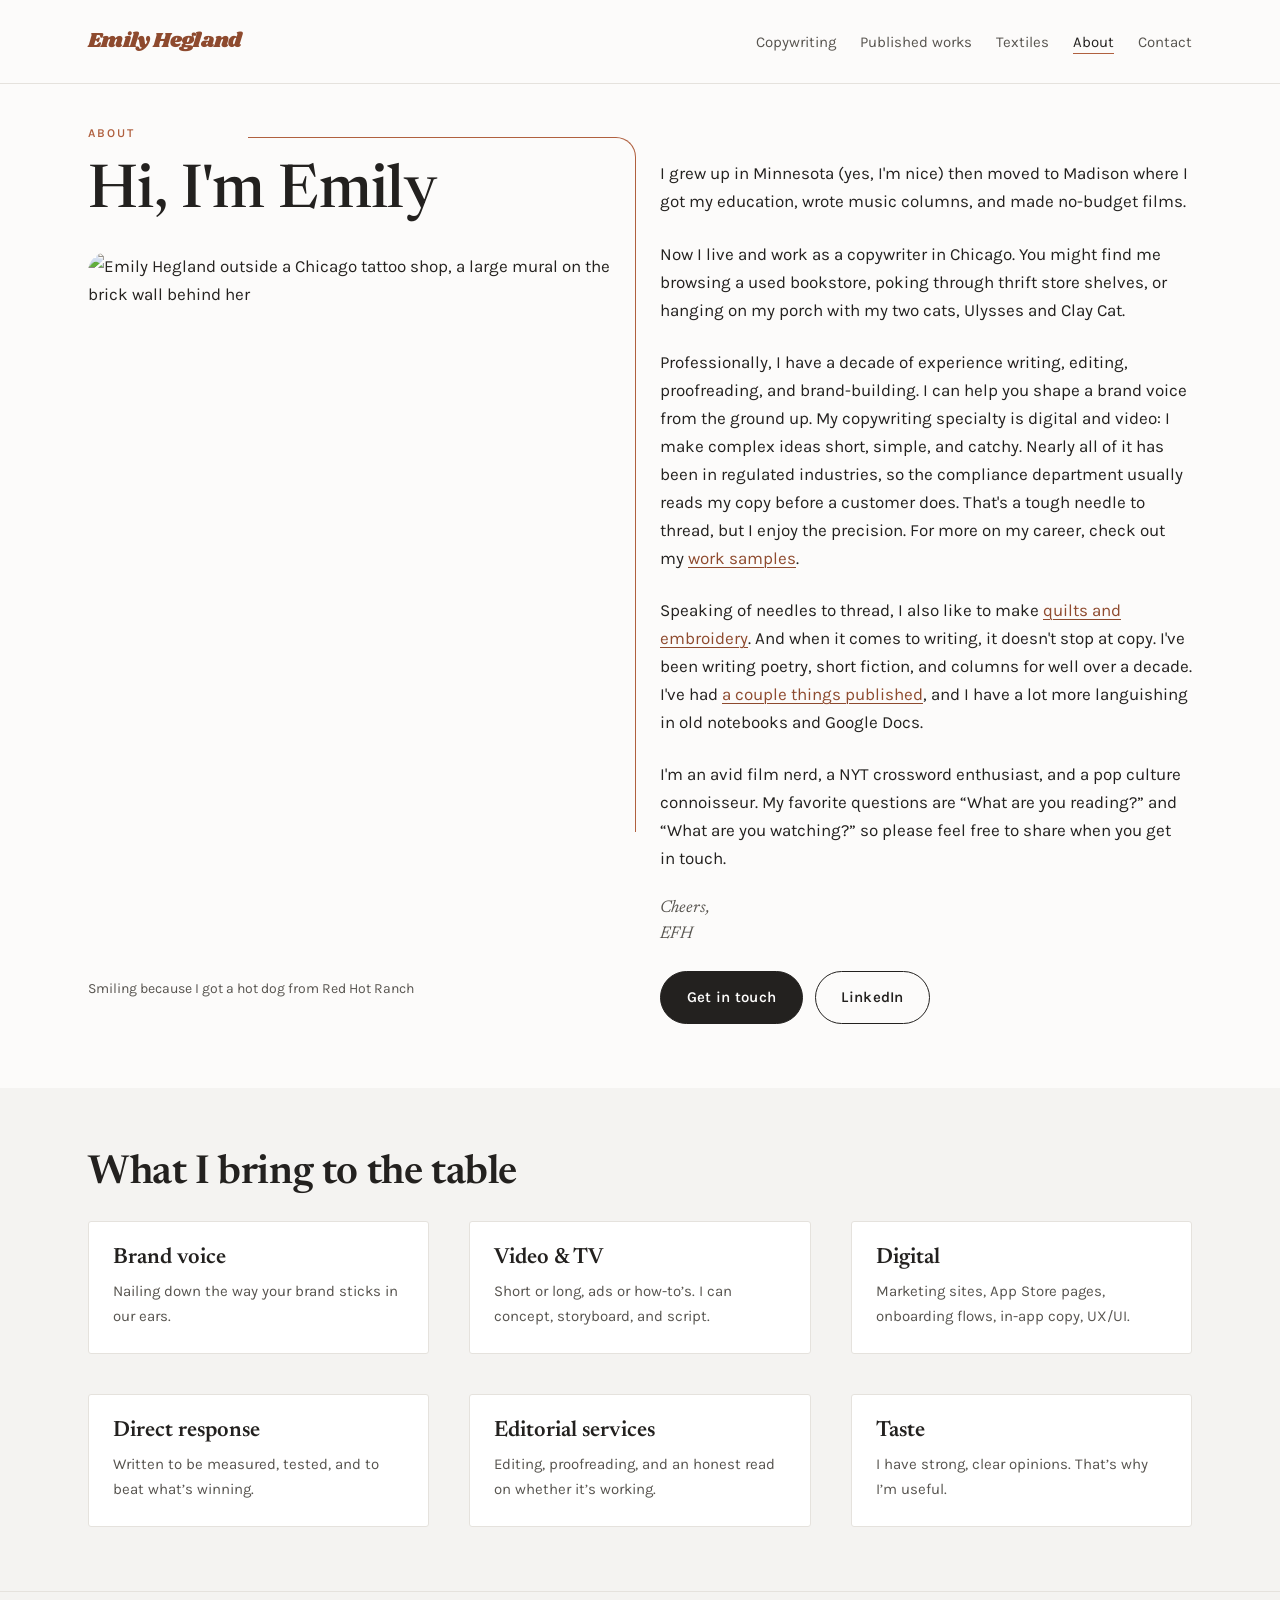
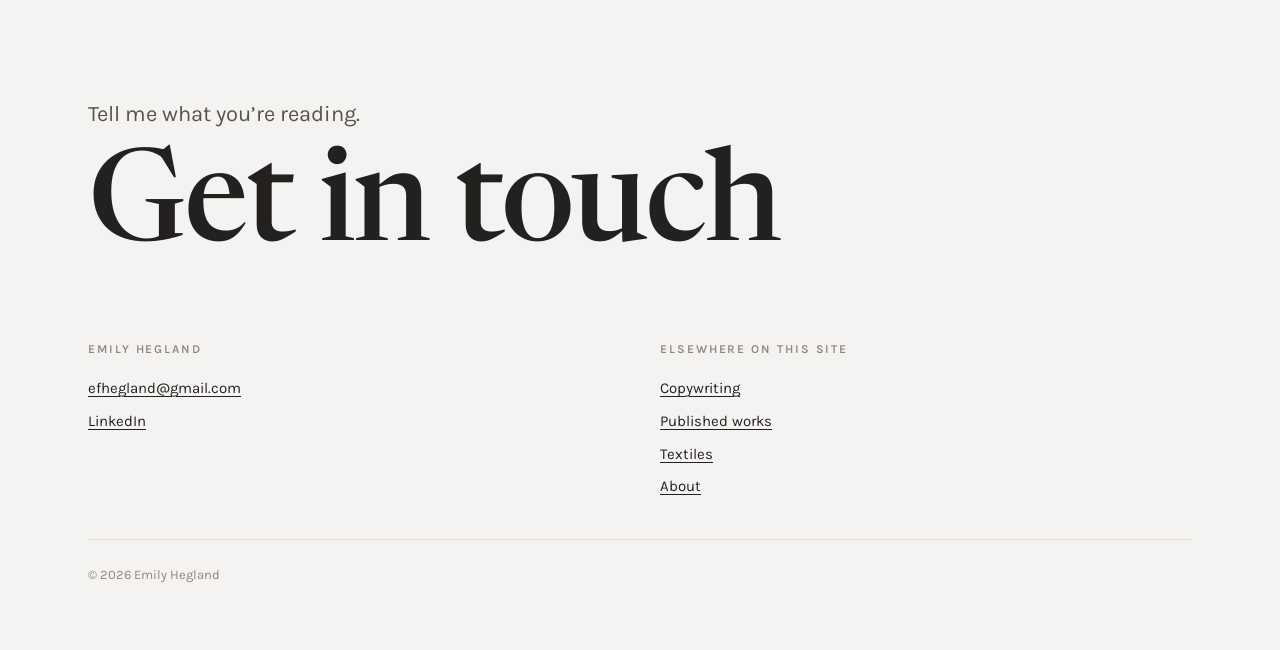
==== about.html @ 6974b10c "Add files via upload" ====
<!DOCTYPE html>
<html lang="en">
<head>
<meta charset="utf-8">
<meta name="viewport" content="width=device-width, initial-scale=1">
<title>About | Emily Hegland</title>
<meta name="description" content="Emily Hegland: Chicago copywriter, fiction writer, poet, quilter. A decade of brand voice, video, and digital.">
<link rel="stylesheet" href="style.css">
</head>
<body>

<header class="site-head">
  <div class="wrap site-head__inner">
    <a class="wordmark" href="index.html">Emily Hegland</a>
    <nav aria-label="Main">
      <ul class="nav">
        <li><a href="copywriting.html">Copywriting</a></li>
        <li><a href="writing.html">Published works</a></li>
        <li><a href="textiles.html">Textiles</a></li>
        <li><a href="about.html" aria-current="page">About</a></li>
        <li><a href="index.html#contact">Contact</a></li>
      </ul>
    </nav>
  </div>
</header>

<main>

  <section class="about-open">
    <div class="wrap">
      <p class="eyebrow eyebrow--clay">About</p>

      <div class="about-open__grid">

        <div class="about-open__lead">
          <h1>Hi, I'm Emily</h1>

          <figure class="framed">
            <span class="framed__img">
              <img class="film" src="images/about-mural.jpg" width="1000" height="1333"
                   alt="Emily Hegland outside a Chicago tattoo shop, a large mural on the brick wall behind her">
            </span>
            <figcaption class="caption">Smiling because I got a hot dog from Red Hot Ranch</figcaption>
          </figure>
        </div>

        <div class="prose stack">
          <p>
            I grew up in Minnesota (yes, I'm nice) then moved to Madison where I
            got my education, wrote music columns, and made no-budget films.
          </p>

          <p>
            Now I live and work as a copywriter in Chicago. You might find me
            browsing a used bookstore, poking through thrift store shelves, or
            hanging on my porch with my two cats, Ulysses and Clay Cat.
          </p>

          <p>
            Professionally, I have a decade of experience writing, editing,
            proofreading, and brand-building. I can help you shape a brand voice
            from the ground up. My copywriting specialty is digital and video: I
            make complex ideas short, simple, and catchy. Nearly all of it has
            been in regulated industries, so the compliance department usually
            reads my copy before a customer does. That's a tough needle to thread,
            but I enjoy the precision. For more on my career, check out my
            <a href="copywriting.html">work samples</a>.
          </p>

          <p>
            Speaking of needles to thread, I also like to make
            <a href="textiles.html">quilts and embroidery</a>. And when it
            comes to writing, it doesn't stop at copy. I've been writing poetry,
            short fiction, and columns for well over a decade. I've had
            <a href="writing.html">a couple things published</a>, and I have a lot
            more languishing in old notebooks and Google Docs.
          </p>

          <p>
            I'm an avid film nerd, a NYT crossword enthusiast, and a pop culture
            connoisseur. My favorite questions are &ldquo;What are you
            reading?&rdquo; and &ldquo;What are you watching?&rdquo; so please feel
            free to share when you get in touch.
          </p>

          <p style="font-family: var(--display); font-style: italic; color: var(--ink-soft); line-height: 1.5;">
            Cheers,<br>
            EFH
          </p>

          <p>
            <a class="btn" href="index.html#contact">Get in touch</a>
            &nbsp;
            <a class="btn btn--ghost" href="https://www.linkedin.com/in/emily-hegland-7918b3ab/">LinkedIn</a>
          </p>
        </div>

      </div>
    </div>
  </section>

  <section class="section section--deep">
    <div class="wrap">
      <div class="section-head">
        <h2>What I bring to the table</h2>
      </div>
      <div class="grid">

        <div class="card" style="cursor: default;">
          <div class="card__body">
            <h3>Brand voice</h3>
            <p class="card__note">
              Nailing down the way your brand sticks in our ears.
            </p>
          </div>
        </div>

        <div class="card" style="cursor: default;">
          <div class="card__body">
            <h3>Video &amp; TV</h3>
            <p class="card__note">
              Short or long, ads or how-to&rsquo;s. I can concept, storyboard, and script.
            </p>
          </div>
        </div>

        <div class="card" style="cursor: default;">
          <div class="card__body">
            <h3>Digital</h3>
            <p class="card__note">
              Marketing sites, App Store pages, onboarding flows, in-app copy, UX/UI.
            </p>
          </div>
        </div>

        <div class="card" style="cursor: default;">
          <div class="card__body">
            <h3>Direct response</h3>
            <p class="card__note">
              Written to be measured, tested, and to beat what&rsquo;s winning.
            </p>
          </div>
        </div>

        <div class="card" style="cursor: default;">
          <div class="card__body">
            <h3>Editorial services</h3>
            <p class="card__note">
              Editing, proofreading, and an honest read on whether it&rsquo;s
              working.
            </p>
          </div>
        </div>

        <div class="card" style="cursor: default;">
          <div class="card__body">
            <h3>Taste</h3>
            <p class="card__note">
              I have strong, clear opinions. That&rsquo;s why I&rsquo;m useful.
            </p>
          </div>
        </div>

      </div>
    </div>
  </section>

</main>

<footer class="site-foot" id="contact">
  <div class="wrap">

    <div class="foot-cta">
      <p class="foot-cta__setup"><span data-cycle="[&quot;Tell me what you&rsquo;re reading.&quot;, &quot;What&rsquo;s your Letterboxd top 4?&quot;, &quot;Let&rsquo;s nail down your brand voice.&quot;, &quot;Ask me for a hot take.&quot;, &quot;Wanna go thrifting?&quot;, &quot;Buy me a High Life.&quot;]">Tell me what you&rsquo;re reading.</span></p>
      <a class="foot-cta__link" href="mailto:efhegland@gmail.com">Get in touch</a>
    </div>

    <div class="site-foot__inner">
      <div>
        <p class="eyebrow">Emily Hegland</p>
        <ul class="contact-list">
          <li><a href="mailto:efhegland@gmail.com">efhegland@gmail.com</a></li>
          <li><a href="https://www.linkedin.com/in/emily-hegland-7918b3ab/">LinkedIn</a></li>
        </ul>
      </div>
      <div>
        <p class="eyebrow">Elsewhere on this site</p>
        <ul class="contact-list">
          <li><a href="copywriting.html">Copywriting</a></li>
          <li><a href="writing.html">Published works</a></li>
          <li><a href="textiles.html">Textiles</a></li>
          <li><a href="about.html">About</a></li>
        </ul>
      </div>
    </div>

    <p class="fineprint">&copy; <span id="year">2026</span> Emily Hegland</p>
  </div>
</footer>

<script src="cycle.js"></script>
<script>document.getElementById('year').textContent = new Date().getFullYear();</script>

<script src="lightbox.js"></script>

</body>
</html>
---- style.css ----
/* ==========================================================================
   emilyhegland.com
   Near-white surfaces, quiet serif, one warm accent. Palette, type, and layout
   all resolve to the variables below, so retuning the whole site means editing
   this one block.
   ========================================================================== */

@import url('https://fonts.googleapis.com/css2?family=Newsreader:ital,opsz,wght@0,6..72,400;0,6..72,500;0,6..72,600;1,6..72,400;1,6..72,500&family=Karla:ital,wght@0,400;0,500;0,600;1,400&family=Shrikhand&display=swap');

:root {
  /* Near-white neutrals with a trace of warmth, so it reads white rather
     than cream and never tips blue. */
  --paper:        #FCFBFA;
  --paper-deep:   #F4F3F1;
  --paper-card:   #FFFFFF;
  --ink:          #23211F;
  --ink-soft:     #57544F;
  --ink-faint:    #8C8880;
  --rule:         #E5E2DD;

  /* Accents muted, earthy */
  --clay:         #B0603F;
  --clay-deep:    #8E4A2E;
  --sage:         #77856F;
  --ochre:        #C08A2E;

  /* Type. Newsreader is a quiet, low-contrast reading serif: conventional
     ampersand, restrained italic, no display flourishes. */
  --display: 'Newsreader', Georgia, 'Times New Roman', serif;
  --body:    'Karla', -apple-system, BlinkMacSystemFont, 'Segoe UI', sans-serif;
  /* Wordmark only. A heavy seventies display face, used once per page. The
     fallback is the display serif so the swap is less jarring than a system
     default would be. */
  --mark:    'Shrikhand', Georgia, serif;

  /* Spacing scale */
  --s1: 0.5rem;
  --s2: 1rem;
  --s3: 1.5rem;
  --s4: 2.5rem;
  --s5: 4rem;
  --s6: 6.5rem;

  --max:      1200px;
  --max-prose: 66ch;
  --radius:   3px;
}

/* --------------------------------------------------------------- reset --- */

*, *::before, *::after { box-sizing: border-box; }

html { -webkit-text-size-adjust: 100%; scroll-behavior: smooth; }

body {
  margin: 0;
  background-color: var(--paper);
  color: var(--ink);
  font-family: var(--body);
  font-size: 1.0625rem;
  line-height: 1.65;
  -webkit-font-smoothing: antialiased;
}

img { max-width: 100%; height: auto; display: block; }

a { color: var(--clay-deep); text-decoration-thickness: 1px; text-underline-offset: 3px; }
a:hover { color: var(--ink); }

/* ---------------------------------------------------------------- type --- */

h1, h2, h3, h4 {
  font-family: var(--display);
  font-weight: 500;
  line-height: 1.14;
  letter-spacing: -0.01em;
  margin: 0 0 var(--s2);
  font-optical-sizing: auto;
}

/* Newsreader runs a little lighter than Fraunces at display sizes, so h1 gets
   a touch more size and h2 a touch more weight to hold the hierarchy. */
/* Capped at 3.75rem so the longest headline on the site, "Short words make the
   biggest impact", holds a single line at full content width. */
h1 { font-size: clamp(2.25rem, 5.4vw, 3.75rem); }
h2 { font-size: clamp(1.75rem, 3.4vw, 2.5rem); font-weight: 600; }
h3 { font-size: 1.375rem; font-weight: 600; letter-spacing: 0; }

/* No orphans. balance evens out line lengths across a heading so the last line
   never ends up holding a single word. pretty does the same job for running
   copy, where balancing every line would look fussy. */
h1, h2, h3, .foot-cta__link, .card h3, .journal { text-wrap: balance; }
p, .lede, .card__note, .caption, .fineprint { text-wrap: pretty; }

p { margin: 0 0 var(--s2); }
p:last-child { margin-bottom: 0; }

.prose { max-width: var(--max-prose); }
.prose p { margin-bottom: var(--s3); }

.lede {
  font-size: clamp(1.1875rem, 2.1vw, 1.5rem);
  line-height: 1.55;
  color: var(--ink-soft);
  max-width: 52ch;
}

/* Case study summaries run longer than a hero line, so they get more measure. */
.cs-head .lede { max-width: 60ch; }

.eyebrow {
  font-family: var(--body);
  font-size: 0.75rem;
  font-weight: 600;
  letter-spacing: 0.16em;
  text-transform: uppercase;
  color: var(--ink-faint);
  margin: 0 0 var(--s2);
}

.eyebrow--clay { color: var(--clay); }

/* -------------------------------------------------------------- layout --- */

.wrap {
  width: 100%;
  max-width: var(--max);
  margin-inline: auto;
  padding-inline: clamp(1.25rem, 5vw, 3rem);
}

.section { padding-block: var(--s5); }
.section--tight { padding-block: var(--s4); }
.section--deep { background-color: var(--paper-deep); }

.rule { border: 0; border-top: 1px solid var(--rule); margin: 0; }

/* ------------------------------------------------------------ nav/head --- */

.site-head {
  padding-block: var(--s3);
  border-bottom: 1px solid var(--rule);
}

.site-head__inner {
  display: flex;
  flex-wrap: wrap;
  gap: var(--s2) var(--s4);
  align-items: baseline;
  justify-content: space-between;
}

/* Negative tracking is the point. Phototype in the seventies was the first
   technology that let designers pull letters into each other, and that tightness
   is what reads as period. Kept at -0.035em rather than the -0.045em used in the
   large preview, because at header size the same em value bites harder. */
.wordmark {
  font-family: var(--mark);
  font-size: 1.3125rem;
  font-weight: 400;
  letter-spacing: -0.035em;
  color: var(--clay-deep);
  text-decoration: none;
  transition: color 160ms ease;
}

.wordmark:hover,
.wordmark:focus-visible { color: var(--ink); }

.nav {
  display: flex;
  flex-wrap: wrap;
  gap: var(--s3);
  list-style: none;
  margin: 0;
  padding: 0;
  font-size: 0.9375rem;
}

.nav a {
  color: var(--ink-soft);
  text-decoration: none;
  padding-bottom: 2px;
  border-bottom: 1px solid transparent;
}

.nav a:hover { color: var(--ink); border-bottom-color: var(--rule); }
.nav a[aria-current='page'] { color: var(--ink); border-bottom-color: var(--clay); }

/* ---------------------------------------------------------------- hero --- */

/* Bottom padding is deliberately small: the section that follows already brings
   its own top padding, so anything larger here doubles up and pushes the content
   away from the heading it belongs to. The homepage sets its own padding via
   .hero--home, so it is unaffected. */
.hero { padding-block: clamp(2.25rem, 5.5vw, 4rem) var(--s2); }
/* No measure cap: the headline gets the full content width so it can hold one
   line on desktop. balance handles the wrap gracefully on narrower screens,
   where a 35-character line cannot fit at any readable size. */
.hero h1 { text-wrap: balance; }
.hero h1 em { font-style: italic; color: var(--clay-deep); }
.hero .lede { margin-top: var(--s3); }

/* Disciplines list. This reset was deleted along with the old portrait rules,
   which is what put the bullets back. */
.hero__meta {
  display: flex;
  flex-wrap: wrap;
  gap: var(--s1) var(--s2);
  list-style: none;
  margin: 0;
  padding: 0;
  color: var(--ink-faint);
}

.hero__meta li + li::before {
  content: '\00b7';
  margin-right: var(--s2);
  color: var(--rule);
}

/* Framed photo. A thin bracket runs along the top and right edges of the picture,
   offset outward. It is drawn on a wrapper around the image, not on the figure,
   because the figure also contains the caption and a frame sized to the figure
   would cut straight through it.

   Two sides only. A full rectangle needs a bottom edge, and the bottom edge is
   exactly where a caption wants to go. */
.framed { margin: 0; }

.framed__img { position: relative; display: block; }

/* inset: top right bottom left. Negative values push the bracket past the edge;
   the positive bottom and left values decide where its two legs stop. */
.framed__img::before {
  content: '';
  position: absolute;
  inset: -16px -16px 30% 30%;
  border-top: 1px solid var(--clay);
  border-right: 1px solid var(--clay);
  border-top-right-radius: 20px;
  z-index: 0;
  pointer-events: none;
}

.framed__img img {
  position: relative;
  z-index: 1;
  width: 100%;
  height: auto;
  border-radius: 20px;
}

.framed figcaption { position: relative; z-index: 1; }

@media (max-width: 620px) {
  .framed__img::before { inset: -12px -12px 30% 30%; }
}

/* ------------------------------------------------------ about page open --- */
/* Magazine feature opener. The kicker runs full width, then the headline and the
   first line of body copy start on the same horizontal line. That shared top
   edge is the whole effect, and it is why the eyebrow had to come out of the
   left column: with it in there the two columns could only align at the kicker,
   which put the copy above the headline instead of level with it. */

.about-open { padding-block: clamp(1.5rem, 3.5vw, 2.5rem) var(--s4); }
.about-open > .wrap > .eyebrow { margin-bottom: var(--s2); }

.about-open__grid {
  display: grid;
  grid-template-columns: minmax(0, 1fr) minmax(0, 1fr);
  gap: var(--s5) var(--s4);
  align-items: start;
}

/* The gap between the headline and the photo below it. Larger than the default
   h1 margin, so the headline reads as a headline and not as a photo caption. */
.about-open__lead h1 { margin-bottom: var(--s3); }

/* Single column below the point where a half-width measure gets too narrow to
   read. Stacking order becomes kicker, headline, photo, copy. */
@media (max-width: 860px) {
  .about-open__grid { grid-template-columns: minmax(0, 1fr); gap: var(--s4); }
  .about-open__lead h1 { margin-bottom: var(--s2); }
}

/* Frame B. The bracket is promoted off the photo and onto the whole left column,
   so the headline and the picture read as one object rather than two.
   The homepage hero keeps its bracket on the photo: there the photo sits beside
   the headline rather than under it, so there is no column to wrap. That split is
   deliberate. The hero is the only full-viewport section on the site and already
   behaves unlike every interior page. */

.about-open__lead { position: relative; }

/* The photo gives up its own bracket, or you get two nested corners. */
.about-open__lead .framed__img::before { display: none; }

.about-open__lead::before {
  content: '';
  position: absolute;
  inset: -22px -16px 20% 30%;
  border-top: 1px solid var(--clay);
  border-right: 1px solid var(--clay);
  border-top-right-radius: 20px;
  z-index: 0;
  pointer-events: none;
}

/* An absolutely positioned pseudo-element paints above non-positioned text in
   the same stacking context, so the headline is lifted explicitly. The line does
   not currently cross it, but it would if the headline ever got longer. */
.about-open__lead h1 { position: relative; z-index: 1; }

@media (max-width: 620px) {
  .about-open__lead::before { inset: -16px -12px 20% 30%; }
}

/* ------------------------------------------------------------- film grade --- */
/* Applied to photographs of Emily and nothing else. The textile pieces and the
   M1 screens stay untouched: on those, the colour is the evidence.
   This is a filter, not a re-export. The files on disk are still true, so the
   lightbox shows real colour on click and this can be dialled or deleted
   without touching a single image. */

.film { filter: sepia(0.14) saturate(1.08); }

/* Grain variant. Add `framed--grain` to the <figure> to switch a portrait from
   warm wash to warm-plus-grain. Hangs off ::after because ::before is already
   drawing the bracket. */
.framed--grain .framed__img::after {
  content: '';
  position: absolute;
  inset: 0;
  z-index: 2;
  border-radius: 20px;
  pointer-events: none;
  opacity: 0.3;
  mix-blend-mode: multiply;
  background-image: url("data:image/svg+xml,%3Csvg xmlns='http://www.w3.org/2000/svg' width='140' height='140'%3E%3Cfilter id='n'%3E%3CfeTurbulence type='fractalNoise' baseFrequency='0.85' numOctaves='3'/%3E%3C/filter%3E%3Crect width='140' height='140' filter='url(%23n)' opacity='0.55'/%3E%3C/svg%3E");
}

/* -------------------------------------------------------- homepage hero --- */
/* Only the homepage hero fills the viewport. Every other page uses the plain
   .hero, which is a kicker and a heading and nothing else. */

.hero--home {
  padding-block: clamp(3rem, 7vw, 6rem);
  min-height: calc(100svh - 5rem);
  display: flex;
  flex-direction: column;
  justify-content: center;
}

.hero--home > .wrap { width: 100%; }

/* Text left, portrait right. Source is 700px wide, so a 340px column gives 2x
   for retina. Past about 350px it starts to soften. */
.hero__grid {
  display: grid;
  grid-template-columns: minmax(0, 1fr) minmax(0, 340px);
  gap: var(--s5);
  align-items: center;
}

/* Layout only. The frame itself lives in .framed, shared with the About page. */
.hero__photo {
  justify-self: end;
  width: 100%;
}

@media (max-width: 860px) {
  .hero__grid { grid-template-columns: 1fr; gap: var(--s4); }
  .hero__photo { justify-self: start; max-width: 230px; }
}

/* 5.25rem is the largest size at which "Short words make" still holds one line
   inside the text column once the 340px photo column is subtracted. At 6rem it
   broke to three lines. */
.hero--home h1 {
  font-size: clamp(2.5rem, 5.6vw, 5.25rem);
  font-weight: 600;
  line-height: 1.02;
  letter-spacing: -0.025em;
  max-width: 20ch;
  text-wrap: balance;
  margin-bottom: 0;
}

/* Kicker earns its keep on letterspacing rather than colour. */
.hero--home .eyebrow {
  font-size: 0.8125rem;
  letter-spacing: 0.24em;
  margin-bottom: var(--s3);
}

/* Supporting matter stays deliberately small against the headline. The whole
   effect depends on that gap being wide, so scaling the bio alongside the
   headline would cancel it out. */
.hero--home .hero__bio {
  display: block;
  margin-top: clamp(1.5rem, 2.5vw, 2rem);
}

/* The bio is 96 characters, so the measure has to clear that to hold one line.
   That is wider than a comfortable reading measure, which is fine here: at one
   line under a 96px headline it reads as a deck, not a paragraph. It wraps
   normally on anything narrower. */
.hero--home .lede {
  font-size: 1rem;
  line-height: 1.6;
  max-width: 100ch;
  color: var(--ink-soft);
  text-wrap: pretty;
  margin: 0;
}

.hero--home .hero__meta {
  margin-top: var(--s2);
  font-size: 0.75rem;
}

/* Centred within the text column, so it does not read as off-centre against the
   photo sitting to its right. */
.hero__cta {
  margin-top: clamp(2rem, 4vw, 3rem);
  text-align: center;
}

.hero__cta .btn {
  font-size: 0.9375rem;
  padding: 0.85rem 2.25rem;
}

@media (max-width: 760px) {
  .hero--home h1 { max-width: none; }
  .hero--home { min-height: 0; }
  .hero--home .lede { max-width: none; }
}

/* ---------------------------------------------------------------- grid --- */

.grid {
  display: grid;
  gap: var(--s4);
  grid-template-columns: repeat(auto-fill, minmax(min(100%, 300px), 1fr));
}

.grid--two { grid-template-columns: repeat(auto-fill, minmax(min(100%, 420px), 1fr)); }

/* Text-only card. Two of the three homepage assets are images of copy, and any
   crop small enough for a card slices the type. Rather than show sliced words on
   a page about writing, the cards carry the line and the work images live on the
   copywriting page where they have room to be read. */
.card--text .card__body {
  padding: var(--s4) var(--s3) var(--s3);
  display: flex;
  flex-direction: column;
  gap: 0.35rem;
  min-height: 15rem;
}

.card--text h3 {
  font-size: clamp(1.5rem, 2.2vw, 1.875rem);
  font-weight: 500;
  margin: 0;
}

.card--text .card__note { margin: 0.35rem 0 0; }

/* Pushes the affordance to the bottom so the three cards align regardless of
   how long the teaser runs. */
.card--text .card__more {
  margin-top: auto;
  padding-top: var(--s3);
  font-family: var(--body);
  font-size: 0.8125rem;
  letter-spacing: 0.1em;
  text-transform: uppercase;
  color: var(--clay);
}

.card--text:hover .card__more { color: var(--clay-deep); }

/* --------------------------------------------------------------- cards --- */

.card {
  display: flex;
  flex-direction: column;
  text-decoration: none;
  color: inherit;
  background: var(--paper-card);
  border: 1px solid var(--rule);
  border-radius: var(--radius);
  overflow: hidden;
  transition: transform 180ms ease, box-shadow 180ms ease, border-color 180ms ease;
}

.card:hover {
  transform: translateY(-3px);
  border-color: var(--ink-faint);
  box-shadow: 0 10px 28px -18px rgba(35, 33, 31, 0.40);
}

.card__media {
  aspect-ratio: 4 / 3;
  background: var(--paper-deep);
  overflow: hidden;
}

.card__media img { width: 100%; height: 100%; object-fit: cover; }

/* A full-page screenshot cropped to a 4:3 box shows a band from the middle of
   the page, which reads as a random slice. Anchoring to the top keeps the
   headline visible, and the fade says the page continues rather than pretending
   the crop was the whole thing. Video stills keep the centred crop, since they
   are already the right shape. */
.card__media--page { position: relative; }
.card__media--page img { object-position: top center; }
.card__media--page::after {
  content: '';
  position: absolute;
  inset: auto 0 0 0;
  height: 38%;
  pointer-events: none;
  background: linear-gradient(to bottom, transparent, var(--paper-card) 94%);
}

.card__body { padding: var(--s3); }

.card__kicker {
  font-size: 0.6875rem;
  font-weight: 600;
  letter-spacing: 0.14em;
  text-transform: uppercase;
  color: var(--clay);
  margin: 0 0 var(--s1);
}

.card h3 { margin-bottom: var(--s1); }

.card__note {
  margin: 0;
  font-size: 0.9375rem;
  color: var(--ink-soft);
}

/* ------------------------------------------------------------ workitem --- */
/* Wide editorial row used on section index pages. */

.workitem {
  display: grid;
  gap: var(--s3) var(--s4);
  grid-template-columns: minmax(0, 1.15fr) minmax(0, 1fr);
  align-items: start;
  padding-block: var(--s4);
  border-top: 1px solid var(--rule);
}

.workitem:last-of-type { border-bottom: 1px solid var(--rule); }
.workitem--flip > .workitem__media { order: 2; }

.workitem__media img {
  width: 100%;
  border: 1px solid var(--rule);
  border-radius: var(--radius);
}

.workitem__text h3 { font-size: clamp(1.375rem, 2.4vw, 1.875rem); }

.workitem__tags {
  display: flex;
  flex-wrap: wrap;
  gap: var(--s1);
  list-style: none;
  margin: var(--s3) 0 0;
  padding: 0;
}

.tag {
  font-size: 0.75rem;
  letter-spacing: 0.06em;
  text-transform: uppercase;
  color: var(--ink-soft);
  border: 1px solid var(--rule);
  border-radius: 100px;
  padding: 0.2rem 0.65rem;
  background: var(--paper);
}

/* --------------------------------------------------------------- video --- */

.video-embed {
  position: relative;
  aspect-ratio: 16 / 9;
  background: var(--ink);
  border-radius: var(--radius);
  overflow: hidden;
  border: 1px solid var(--rule);
}

.video-embed iframe,
.video-embed video {
  position: absolute;
  inset: 0;
  width: 100%;
  height: 100%;
  border: 0;
}

/* Without this the video defaults to object-fit: contain, which letterboxes
   against the container's exact aspect ratio. The container gets its height from
   aspect-ratio applied to a fractional width, so the two disagree by a fraction
   of a pixel and the gap renders as thin dark lines down the sides. Every video
   on the site matches its container's ratio exactly, so cover fills the box and
   crops nothing. Verified 21 Aug: bull is 3:2 in a 3:2 frame, the other three
   are 16:9 in 16:9 frames. */
.video-embed video { object-fit: cover; }

/* Pale videos. The default container background is near-black, which is right
   behind a TV spot and wrong behind a screen recording of a white page: it
   flashes dark while the file loads. */
.video-embed--light { background: var(--paper-deep); }
.poster--light { background: var(--paper-deep); }

/* Visible placeholder so a missing embed never renders as a blank box. */
.video-embed--todo {
  display: grid;
  place-items: center;
  background: var(--paper-deep);
  color: var(--ink-faint);
  font-size: 0.875rem;
  text-align: center;
  padding: var(--s3);
}

.caption {
  margin: var(--s2) 0 0;
  font-size: 0.875rem;
  color: var(--ink-soft);
}

.caption strong { color: var(--ink); font-weight: 600; }

/* ========================================================================== */
/* MOTION COMPONENTS                                                          */
/* Four ways to show animation. Pick per asset see motion-patterns.html.    */
/* ========================================================================== */

/* --- 1. Silent looping clip -----------------------------------------------
   For short motion: a banner animating, type building, a logo resolving.
   Autoplays, no controls, no sound. Behaves like a moving image. */

.loop {
  position: relative;
  overflow: hidden;
  border-radius: var(--radius);
  border: 1px solid var(--rule);
  background: var(--paper-deep);
}

.loop video {
  display: block;
  width: 100%;
  height: auto;
}

/* Ratio variants set one so the page doesn't reflow while loading. */
.loop--16x9 { aspect-ratio: 16 / 9; }
.loop--1x1  { aspect-ratio: 1 / 1; }
.loop--4x5  { aspect-ratio: 4 / 5; }
.loop--wide { aspect-ratio: 21 / 9; }

.loop--16x9 video,
.loop--1x1 video,
.loop--4x5 video,
.loop--wide video {
  position: absolute;
  inset: 0;
  width: 100%;
  height: 100%;
  object-fit: cover;
}

/* --- 2. Phone frame -------------------------------------------------------
   For app flows and product motion. The frame does a lot of work: it tells
   the viewer "this is a real product" before they read a word. */

.phone {
  position: relative;
  width: 100%;
  max-width: 300px;
  margin-inline: auto;
  aspect-ratio: 9 / 19.5;
  background: var(--ink);
  border-radius: 34px;
  padding: 9px;
  box-shadow: 0 18px 44px -22px rgba(35, 33, 31, 0.50);
}

.phone__screen {
  position: relative;
  width: 100%;
  height: 100%;
  overflow: hidden;
  border-radius: 26px;
  background: var(--paper-card);
}

.phone__screen video,
.phone__screen img {
  width: 100%;
  height: 100%;
  object-fit: cover;
  display: block;
}

/* Speaker notch. Purely decorative. */
.phone::after {
  content: '';
  position: absolute;
  top: 20px;
  left: 50%;
  transform: translateX(-50%);
  width: 58px;
  height: 5px;
  border-radius: 100px;
  background: rgba(252, 251, 250, 0.22);
  z-index: 2;
}

.phone-row {
  display: flex;
  flex-wrap: wrap;
  gap: var(--s4);
  justify-content: center;
  align-items: flex-start;
}

.phone-row > figure { margin: 0; flex: 0 1 260px; }

/* --- 3. Lottie stage ------------------------------------------------------
   For vector animation exported from After Effects via Bodymovin. Stays
   crisp at any size and weighs a few KB. Needs the lottie-web script. */

.lottie {
  width: 100%;
  aspect-ratio: 16 / 9;
  background: var(--paper-deep);
  border: 1px solid var(--rule);
  border-radius: var(--radius);
  overflow: hidden;
}

.lottie--square { aspect-ratio: 1 / 1; }

/* --- 4. Click-to-play poster ---------------------------------------------
   For long or sound-on video (TV spots). Loads a still image only; the real
   player arrives when clicked. Keeps a page with six spots on it fast. */

.poster {
  position: relative;
  aspect-ratio: 16 / 9;
  border-radius: var(--radius);
  overflow: hidden;
  border: 1px solid var(--rule);
  background: var(--ink);
  cursor: pointer;
  display: block;
  width: 100%;
  padding: 0;
}

.poster img {
  width: 100%;
  height: 100%;
  object-fit: cover;
  transition: transform 400ms ease, opacity 300ms ease;
}

.poster:hover img { transform: scale(1.03); opacity: 0.85; }

.poster__play {
  position: absolute;
  inset: 0;
  display: grid;
  place-items: center;
  pointer-events: none;
}

.poster__play span {
  width: 66px;
  height: 66px;
  border-radius: 50%;
  background: rgba(252, 251, 250, 0.94);
  display: grid;
  place-items: center;
  box-shadow: 0 6px 20px -8px rgba(0, 0, 0, 0.5);
  transition: transform 200ms ease;
}

.poster:hover .poster__play span { transform: scale(1.09); }

.poster__play svg { width: 20px; height: 20px; margin-left: 3px; fill: var(--ink); }

.poster__label {
  position: absolute;
  left: 0;
  bottom: 0;
  right: 0;
  padding: var(--s3);
  background: linear-gradient(to top, rgba(18, 18, 17, 0.82), transparent);
  color: #FCFBFA;
  font-size: 0.875rem;
  text-align: left;
  pointer-events: none;
}

.poster__label strong { display: block; font-size: 1rem; }

/* Ratio variants. "Bull" is a 720x480 broadcast master (3:2), so forcing it
   into a 16:9 frame would crop the line off the top and bottom. */
.poster--3x2 { aspect-ratio: 3 / 2; }
.video-embed--3x2 { aspect-ratio: 3 / 2; }

/* Self-hosted player swapped in by the click handler. */
.video-embed video { background: var(--ink); }

/* Spot listing: poster, then the lines underneath. The copy is the point, so it
   gets real typographic treatment instead of a one-line caption. */
.spot { display: block; }
.spot + .spot { margin-top: var(--s5); }

.spot__lines {
  margin: var(--s3) 0 0;
  padding: 0;
  list-style: none;
}

.spot__lines li {
  font-family: var(--display);
  font-size: clamp(1.0625rem, 1.7vw, 1.375rem);
  line-height: 1.38;
  font-weight: 500;
  color: var(--ink);
  padding: 0.3rem 0 0.3rem var(--s3);
  border-left: 2px solid var(--rule);
}

.spot__lines li:first-child { border-left-color: var(--clay); }

.spot__lines li span {
  display: block;
  font-family: var(--body);
  font-size: 0.75rem;
  letter-spacing: 0.1em;
  text-transform: uppercase;
  color: var(--ink-faint);
  margin-top: 0.2rem;
}

.spot__meta {
  display: flex;
  flex-wrap: wrap;
  gap: var(--s1) var(--s3);
  margin: var(--s2) 0 0;
  font-size: 0.8125rem;
  color: var(--ink-faint);
}

/* --- Motion accessibility -------------------------------------------------
   Anyone who has asked their OS to reduce motion gets a still frame instead
   of a loop. Non-negotiable: autoplaying motion triggers migraines and
   vestibular symptoms for a real slice of your audience. */

@media (prefers-reduced-motion: reduce) {
  .loop video { animation-play-state: paused; }
  .poster img, .poster:hover img { transition: none; transform: none; }
  .poster:hover .poster__play span { transform: none; }
}

/* ========================================================================== */
/* LIGHTBOX                                                                   */
/* Click any work image to open it full-screen. Direct mail and print          */
/* collages are unreadable at grid size, which defeats the purpose of showing  */
/* them, so enlarging is not a nicety here.                                   */
/* ========================================================================== */

/* Affordance on the page. The cursor and a quiet corner badge tell people the
   image is clickable without adding visual clutter. */
.zoom-btn {
  display: block;
  width: 100%;
  padding: 0;
  border: 0;
  background: none;
  cursor: zoom-in;
  position: relative;
  border-radius: var(--radius);
  overflow: hidden;
}

.zoom-btn img { transition: transform 300ms ease; }
.zoom-btn:hover img { transform: scale(1.015); }

.zoom-btn::after {
  content: 'Enlarge';
  position: absolute;
  bottom: 8px;
  right: 8px;
  font-family: var(--body);
  font-size: 0.6875rem;
  font-weight: 600;
  letter-spacing: 0.1em;
  text-transform: uppercase;
  color: var(--ink);
  background: rgba(252, 251, 250, 0.94);
  border: 1px solid var(--rule);
  border-radius: 100px;
  padding: 0.25rem 0.6rem;
  opacity: 0;
  transition: opacity 180ms ease;
  pointer-events: none;
}

.zoom-btn:hover::after,
.zoom-btn:focus-visible::after { opacity: 1; }

.zoom-btn:focus-visible {
  outline: 2px solid var(--clay);
  outline-offset: 3px;
}

/* --- The overlay ---------------------------------------------------------- */

.lb {
  position: fixed;
  inset: 0;
  z-index: 100;
  display: none;
  background: rgba(20, 20, 19, 0.95);
  padding: clamp(0.75rem, 3vw, 2rem);
}

.lb[open], .lb.is-open { display: grid; grid-template-rows: auto 1fr auto; }

.lb__bar {
  display: flex;
  align-items: center;
  justify-content: space-between;
  gap: var(--s3);
  color: #F2F1EF;
  font-size: 0.8125rem;
}

.lb__count { letter-spacing: 0.1em; text-transform: uppercase; font-size: 0.6875rem; opacity: 0.7; }

.lb__stage {
  display: grid;
  place-items: center;
  overflow: auto;
  min-height: 0;
  padding-block: var(--s2);
}

.lb__stage img {
  max-width: 100%;
  max-height: 100%;
  object-fit: contain;
  cursor: zoom-in;
  background: var(--paper);
}

/* Actual-size mode. For a direct mail collage the fine print only becomes
   legible past 100%, so the stage scrolls rather than shrinking to fit. */
.lb.is-zoomed .lb__stage { place-items: start center; }
.lb.is-zoomed .lb__stage img {
  max-width: none;
  max-height: none;
  width: auto;
  cursor: zoom-out;
}

.lb__cap {
  color: #F2F1EF;
  font-size: 0.875rem;
  text-align: center;
  max-width: 70ch;
  margin-inline: auto;
  line-height: 1.5;
}

.lb__cap strong { display: block; font-family: var(--display); font-size: 1.0625rem; font-weight: 500; margin-bottom: 0.2rem; }

.lb button {
  font-family: var(--body);
  font-size: 0.8125rem;
  color: #F2F1EF;
  background: rgba(242, 241, 239, 0.12);
  border: 1px solid rgba(242, 241, 239, 0.28);
  border-radius: 100px;
  padding: 0.4rem 0.9rem;
  cursor: pointer;
  transition: background 150ms ease;
}

.lb button:hover { background: rgba(242, 241, 239, 0.24); }
.lb button:focus-visible { outline: 2px solid #F2F1EF; outline-offset: 2px; }
.lb__nav { display: flex; gap: var(--s1); }

@media (prefers-reduced-motion: reduce) {
  .zoom-btn img, .zoom-btn:hover img { transition: none; transform: none; }
}

/* ========================================================================== */
/* COPY DECK                                                                  */
/* For web copy. A page screenshot is a tall unreadable strip that credits the */
/* designer as much as the writer, so the page gets shown as the copy deck it  */
/* was delivered as: element label on the left, the actual words at readable    */
/* size on the right, decisions annotated alongside.                          */
/* ========================================================================== */

.deck {
  border: 1px solid var(--rule);
  border-radius: var(--radius);
  background: var(--paper-card);
  overflow: hidden;
  margin: var(--s4) 0;
}

.deck__head {
  display: flex;
  flex-wrap: wrap;
  gap: var(--s2) var(--s3);
  align-items: baseline;
  justify-content: space-between;
  padding: var(--s3);
  border-bottom: 1px solid var(--rule);
  background: var(--paper-deep);
}

.deck__head h3 { margin: 0; font-size: 1.25rem; }

.deck__url {
  font-family: ui-monospace, 'SF Mono', Menlo, monospace;
  font-size: 0.75rem;
  color: var(--ink-faint);
  word-break: break-all;
}

/* One row per copy element. */
.deck__row {
  display: grid;
  grid-template-columns: 8.5rem minmax(0, 1fr);
  gap: var(--s3);
  padding: var(--s3);
  border-top: 1px solid var(--rule);
}

.deck__row:first-of-type { border-top: 0; }

.deck__label {
  font-family: var(--body);
  font-size: 0.6875rem;
  font-weight: 600;
  letter-spacing: 0.13em;
  text-transform: uppercase;
  color: var(--ink-faint);
  padding-top: 0.35rem;
}

.deck__copy { min-width: 0; }

/* Copy set at the weight it carried on the page, so hierarchy is visible. */
.deck__copy .h1 {
  font-family: var(--display);
  font-size: clamp(1.5rem, 3vw, 2.125rem);
  font-weight: 600;
  line-height: 1.18;
  margin: 0;
}

.deck__copy .h2 {
  font-family: var(--display);
  font-size: clamp(1.1875rem, 2.2vw, 1.5rem);
  font-weight: 600;
  line-height: 1.25;
  margin: 0;
}

.deck__copy .sub {
  font-size: 1.0625rem;
  line-height: 1.5;
  color: var(--ink-soft);
  margin: 0;
}

.deck__copy .body { font-size: 0.9375rem; line-height: 1.6; margin: 0; }

/* A module inside a deck, in the three tiers the source page actually uses:
   the client's product name as a kicker, the module headline, then the body.
   Flattening these into a bold run-in lost the hierarchy and needed a period to
   hold the seam, which Emily rightly disliked.

   The kicker is clay, not the sage used by .deck__note. Sage means "Emily's
   annotation" everywhere else in a deck, and a product name is the client's
   content, not commentary. Keeping the two colours apart keeps that distinction
   legible. */
.deck__item + .deck__item { margin-top: var(--s3); }

.deck__item .kicker {
  font-family: var(--body);
  font-size: 0.6875rem;
  font-weight: 600;
  letter-spacing: 0.14em;
  text-transform: uppercase;
  color: var(--clay);
  margin: 0 0 0.65rem;
}

.deck__item .h3 {
  font-family: var(--display);
  font-size: 1.0625rem;
  font-weight: 600;
  line-height: 1.3;
  color: var(--ink);
  margin: 0 0 0.3rem;
}

/* An annotation following the last module needs more air than the modules give
   each other, or the note reads as a fourth module. */
.deck__item + .deck__note { margin-top: var(--s4); }

/* A mock CTA needs room off the headline above it, or the button reads as
   punctuation on the end of the sentence. */
.deck__cta { margin: var(--s3) 0 0; }

/* Quieter than a standalone image caption. This one sits under a video and
   explains what to look for, so it needs to read as an aside rather than as
   another paragraph of body copy. */
.caption--tight {
  font-size: 0.8125rem;
  line-height: 1.5;
  color: var(--ink-faint);
  max-width: 62ch;
}
.deck__copy p + p { margin-top: var(--s2); }

.deck__copy .cta {
  display: inline-block;
  font-size: 0.875rem;
  font-weight: 600;
  color: var(--paper);
  background: var(--ink);
  border-radius: 100px;
  padding: 0.45rem 1.1rem;
}

/* Annotation. Where the reasoning goes, which is the part worth hiring. */
.deck__note {
  margin: var(--s2) 0 0;
  padding-left: var(--s2);
  border-left: 2px solid var(--sage);
  font-size: 0.8125rem;
  line-height: 1.55;
  color: var(--ink-soft);
}

.deck__note strong {
  display: block;
  font-size: 0.6875rem;
  letter-spacing: 0.1em;
  text-transform: uppercase;
  color: var(--sage);
  margin-bottom: 0.2rem;
}

/* "What I cut" block. Struck-through copy that did not ship. */
.deck__cut {
  padding: var(--s3);
  border-top: 1px solid var(--rule);
  background: var(--paper-deep);
}

.deck__cut ul { list-style: none; margin: var(--s2) 0 0; padding: 0; }

.deck__cut li {
  font-family: var(--display);
  font-size: 1.0625rem;
  color: var(--ink-faint);
  text-decoration: line-through;
  text-decoration-thickness: 1px;
  padding: 0.2rem 0;
}

/* Compact index for the many pages that don't get a full deck. */
.page-index {
  list-style: none;
  margin: var(--s3) 0 0;
  padding: 0;
  border-top: 1px solid var(--rule);
}

.page-index li {
  display: flex;
  flex-wrap: wrap;
  gap: var(--s1) var(--s3);
  justify-content: space-between;
  align-items: baseline;
  padding: 0.7rem 0;
  border-bottom: 1px solid var(--rule);
  font-size: 0.9375rem;
}

.page-index span { color: var(--ink-faint); font-size: 0.8125rem; }

/* The index carries live links. No underline: a border-bottom here lands in the
   same weight and colour as the row dividers, so nine short rules fight nine
   full-width ones. This follows .linklist on the published works page, which had
   the same problem and solved it with colour on hover instead. */
.page-index a {
  color: var(--ink);
  text-decoration: none;
  transition: color 150ms ease;
}
.page-index a:hover,
.page-index a:focus-visible { color: var(--clay-deep); }

@media (max-width: 640px) {
  .deck__row { grid-template-columns: 1fr; gap: var(--s1); }
  .deck__label { padding-top: 0; }
}

/* ----------------------------------------------------------- casestudy --- */

.cs-head { padding-block: var(--s5) var(--s4); }
.cs-head h1 { max-width: 26ch; }

.cs-facts {
  display: grid;
  gap: var(--s3);
  grid-template-columns: repeat(auto-fit, minmax(min(100%, 180px), 1fr));
  margin-top: var(--s4);
  padding-top: var(--s3);
  border-top: 1px solid var(--rule);
}

.cs-facts dt {
  font-size: 0.6875rem;
  font-weight: 600;
  letter-spacing: 0.14em;
  text-transform: uppercase;
  color: var(--ink-faint);
  margin-bottom: 0.35rem;
}

.cs-facts dd { margin: 0; font-size: 0.9375rem; }

.cs-block { padding-block: var(--s4); }
.cs-block h2 { font-size: clamp(1.375rem, 2.6vw, 1.875rem); }

/* Pull-quote / hero line of copy. Use for actual headlines she wrote. */
.copy-specimen {
  font-family: var(--display);
  font-size: clamp(1.5rem, 3.6vw, 2.375rem);
  line-height: 1.24;
  font-style: italic;
  font-weight: 500;
  color: var(--ink);
  max-width: 30ch;
  margin: var(--s4) 0;
  padding-left: var(--s3);
  border-left: 3px solid var(--clay);
}

.copy-specimen small {
  display: block;
  font-family: var(--body);
  font-style: normal;
  font-size: 0.8125rem;
  letter-spacing: 0.08em;
  text-transform: uppercase;
  color: var(--ink-faint);
  margin-top: var(--s2);
}

/* --------------------------------------------------------------- misc  --- */

.btn {
  display: inline-block;
  font-family: var(--body);
  font-size: 0.9375rem;
  font-weight: 600;
  letter-spacing: 0.02em;
  text-decoration: none;
  color: var(--paper);
  background: var(--ink);
  padding: 0.8rem 1.6rem;
  border-radius: 100px;
  border: 1px solid var(--ink);
  transition: background 160ms ease, color 160ms ease;
}

.btn:hover { background: var(--clay-deep); border-color: var(--clay-deep); color: var(--paper); }

.btn--ghost { background: transparent; color: var(--ink); }
.btn--ghost:hover { background: var(--ink); color: var(--paper); }

.stack > * + * { margin-top: var(--s3); }
.section-head { margin-bottom: var(--s3); }
.section-head p { color: var(--ink-soft); max-width: 64ch; }

/* Closing line and CTA under a card grid. Left aligned with everything else on
   the page, and given enough measure that the sentence stays on one line
   instead of orphaning its last word. */
.section-more { margin-top: var(--s5); }

/* Homepage picture reel: five square-ish frames running the full width, with the
   heading doing all the talking. Visuals lead here; the About page carries the
   prose, so repeating it on the homepage only diluted both. */
.reel {
  display: grid;
  grid-template-columns: repeat(5, 1fr);
  gap: var(--s2);
}

.reel figure {
  margin: 0;
  aspect-ratio: 4 / 5;
  overflow: hidden;
  border-radius: 12px;
  background: var(--paper-deep);
}

.reel img { width: 100%; height: 100%; object-fit: cover; }

/* Empty slot reads as intentional until a photo lands in it. */
.reel figure:empty,
.reel .slot {
  display: grid;
  place-items: center;
  text-align: center;
  padding: var(--s1);
  font-size: 0.6875rem;
  line-height: 1.35;
  color: var(--ink-faint);
}

/* Below tablet the reel scrolls sideways rather than shrinking to thumbnails. */
@media (max-width: 760px) {
  .reel {
    grid-template-columns: repeat(5, minmax(38%, 1fr));
    overflow-x: auto;
    scroll-snap-type: x proximity;
    padding-bottom: var(--s1);
    scrollbar-width: thin;
  }
  .reel figure { scroll-snap-align: start; }
}

.section-more p {
  color: var(--ink-soft);
  max-width: 70ch;
  text-wrap: pretty;
}

.section-more p + p { margin-top: var(--s3); }

/* A lone button with no sentence above it centres cleanly; there is no line of
   text left to orphan. */
.section-more--centre { text-align: center; }

/* Full-width work header. Title and tags on the left, intro on the right, so a
   full-bleed item fills the measure without running body copy to 120 characters. */
.workitem__head {
  display: grid;
  gap: var(--s3) var(--s5);
  grid-template-columns: minmax(0, 0.85fr) minmax(0, 1.15fr);
  align-items: start;
}
.workitem__head p:not(.card__kicker) { color: var(--ink-soft); text-wrap: pretty; }
@media (max-width: 760px) {
  .workitem__head { grid-template-columns: 1fr; }
}

/* Two published entries side by side. Fiction and poetry are one entry each, so
   giving them a full-width row apiece left the page mostly air. */
.pubgrid {
  display: grid;
  gap: var(--s3) var(--s5);
  grid-template-columns: repeat(auto-fit, minmax(min(100%, 300px), 1fr));
}
.pubgrid article { margin: 0; }
.pubgrid h3 { margin: var(--s2) 0 0.15rem; }
.pubgrid .pubmeta {
  color: var(--ink-faint);
  font-size: 0.9375rem;
  margin: 0 0 0.6rem;
}
.pubgrid p { margin: 0 0 var(--s2); }

/* Email grid. Full renders are 1400px and up to 2600 tall, so the grid shows a
   uniform top-crop that fades out at the bottom, and the click opens the whole
   piece at full size. src is a 700px preview, data-full is the real render, so
   the page loads a fifth of the weight. */
.mailgrid {
  display: grid;
  gap: var(--s3) var(--s3);
  grid-template-columns: repeat(auto-fill, minmax(min(100%, 250px), 1fr));
}

.mail { margin: 0; }

.mail__frame {
  position: relative;
  aspect-ratio: 1 / 0.85;
  overflow: hidden;
  border: 1px solid var(--rule);
  border-radius: var(--radius);
  background: var(--paper-card);
}

.mail__frame img {
  width: 100%;
  height: auto;
  display: block;
}

/* The fade says "continues below" honestly, instead of pretending the crop was
   the whole piece. */
.mail__frame::after {
  content: '';
  position: absolute;
  inset: auto 0 0 0;
  height: 32%;
  pointer-events: none;
  background: linear-gradient(to bottom, transparent, var(--paper) 92%);
}

.mail figcaption {
  font-family: var(--body);
  font-size: 0.875rem;
  line-height: 1.45;
  color: var(--ink-soft);
  margin-top: 0.6rem;
  text-wrap: pretty;
}

.mail figcaption span {
  display: block;
  font-size: 0.75rem;
  letter-spacing: 0.1em;
  text-transform: uppercase;
  color: var(--ink-faint);
  margin-bottom: 0.15rem;
}

/* Journal plate. Stands in for a cover image on published-writing entries, so
   the page doesn't depend on hotlinked lit-mag artwork. */
.journal {
  display: grid;
  place-content: center;
  text-align: center;
  min-height: 7rem;
  padding: var(--s3);
  background: var(--paper-deep);
  border: 1px solid var(--rule);
  border-radius: var(--radius);
  font-family: var(--display);
  font-size: 1.25rem;
  font-style: italic;
  line-height: 1.2;
  color: var(--ink-soft);
}
.journal span {
  display: block;
  font-family: var(--body);
  font-style: normal;
  font-size: 0.75rem;
  font-weight: 500;
  letter-spacing: 0.14em;
  text-transform: uppercase;
  color: var(--ink-faint);
  margin-top: var(--s2);
}

/* Textile gallery. Portrait frames because every piece was shot portrait, with
   the caption carrying title and details underneath. src is a 620px preview and
   data-full is the large file, so the page stays light and the lightbox is where
   the detail lives. */
.gallery {
  display: grid;
  gap: var(--s4) var(--s3);
  grid-template-columns: repeat(auto-fill, minmax(min(100%, 260px), 1fr));
}

.gallery--wide { grid-template-columns: repeat(auto-fill, minmax(min(100%, 340px), 1fr)); }

.piece { margin: 0; }

.piece__frame {
  aspect-ratio: 1 / 1;
  overflow: hidden;
  border: 1px solid var(--rule);
  border-radius: var(--radius);
  background: var(--paper-deep);
}

.piece__frame img {
  width: 100%;
  height: 100%;
  object-fit: cover;
  cursor: zoom-in;
}

.piece figcaption {
  margin-top: 0.7rem;
  font-size: 0.9375rem;
  line-height: 1.45;
  color: var(--ink-soft);
  text-wrap: pretty;
}

.piece figcaption strong {
  display: block;
  font-family: var(--display);
  font-size: 1.125rem;
  font-weight: 500;
  color: var(--ink);
}

.piece figcaption span {
  display: block;
  font-family: var(--body);
  font-size: 0.75rem;
  letter-spacing: 0.1em;
  text-transform: uppercase;
  color: var(--ink-faint);
  margin-top: 0.2rem;
}

/* Link list. Used for the Madison Magazine columns: a lot of titles, no images,
   and the title is the only thing worth reading. Two columns when there's room. */
.linklist {
  list-style: none;
  margin: 0;
  padding: 0;
  display: grid;
  grid-template-columns: repeat(auto-fit, minmax(min(100%, 330px), 1fr));
  column-gap: var(--s5);
}
.linklist li { border-top: 1px solid var(--rule); }
.linklist a {
  display: block;
  padding: 0.85rem 0;
  font-family: var(--display);
  font-size: 1.125rem;
  line-height: 1.35;
  color: var(--ink);
  text-decoration: none;
  text-wrap: pretty;
  transition: color 150ms ease;
}
.linklist a:hover, .linklist a:focus-visible { color: var(--clay-deep); }
.linklist .linklist__src {
  display: block;
  font-family: var(--body);
  font-size: 0.75rem;
  letter-spacing: 0.12em;
  text-transform: uppercase;
  color: var(--ink-faint);
  margin-top: 0.3rem;
}

/* -------------------------------------------------------------- footer --- */

.site-foot {
  border-top: 1px solid var(--rule);
  padding-block: var(--s6) var(--s5);
  background: var(--paper-deep);
}

/* The contact moment is the last thing anyone reads, so it gets the largest
   type on the site. A small setup line, then the invitation at display scale. */
.foot-cta { margin-bottom: var(--s5); }

.foot-cta__setup {
  font-family: var(--body);
  font-size: clamp(1.0625rem, 1.8vw, 1.375rem);
  color: var(--ink-soft);
  margin: 0 0 var(--s2);
}

.foot-cta__link {
  display: inline-block;
  font-family: var(--display);
  font-size: clamp(3rem, 11vw, 8rem);
  font-weight: 500;
  line-height: 0.98;
  letter-spacing: -0.02em;
  color: var(--ink);
  text-decoration: none;
  font-optical-sizing: auto;
  border-bottom: 3px solid transparent;
  transition: color 180ms ease, border-color 180ms ease;
}

.foot-cta__link:hover,
.foot-cta__link:focus-visible {
  color: var(--clay-deep);
  border-bottom-color: var(--clay);
}

.site-foot__inner {
  display: grid;
  gap: var(--s4);
  grid-template-columns: repeat(auto-fit, minmax(min(100%, 260px), 1fr));
  align-items: start;
}

.contact-list {
  list-style: none;
  margin: 0;
  padding: 0;
  font-size: 0.9375rem;
}

.contact-list li + li { margin-top: var(--s1); }
.contact-list a { color: var(--ink); }

.fineprint {
  margin-top: var(--s4);
  padding-top: var(--s3);
  border-top: 1px solid var(--rule);
  font-size: 0.8125rem;
  color: var(--ink-faint);
}

/* Same small quiet type, no rule. .fineprint carries a border-top because it was
   built for the footer copyright line, which needs separating from the columns
   above it. Reused under a .page-index the two collide: the last row already has
   a border-bottom, so you get two rules a few pixels apart. */
.fineprint--bare {
  margin-top: var(--s2);
  padding-top: 0;
  border-top: 0;
}

/* ------------------------------------------------------------ narrower --- */

@media (max-width: 720px) {
  .workitem { grid-template-columns: 1fr; }
  .workitem--flip > .workitem__media { order: 0; }
  .lede { max-width: none; }
  .site-head__inner { flex-direction: column; align-items: flex-start; }
}

@media (prefers-reduced-motion: reduce) {
  html { scroll-behavior: auto; }
  .card { transition: none; }
  .card:hover { transform: none; }
}
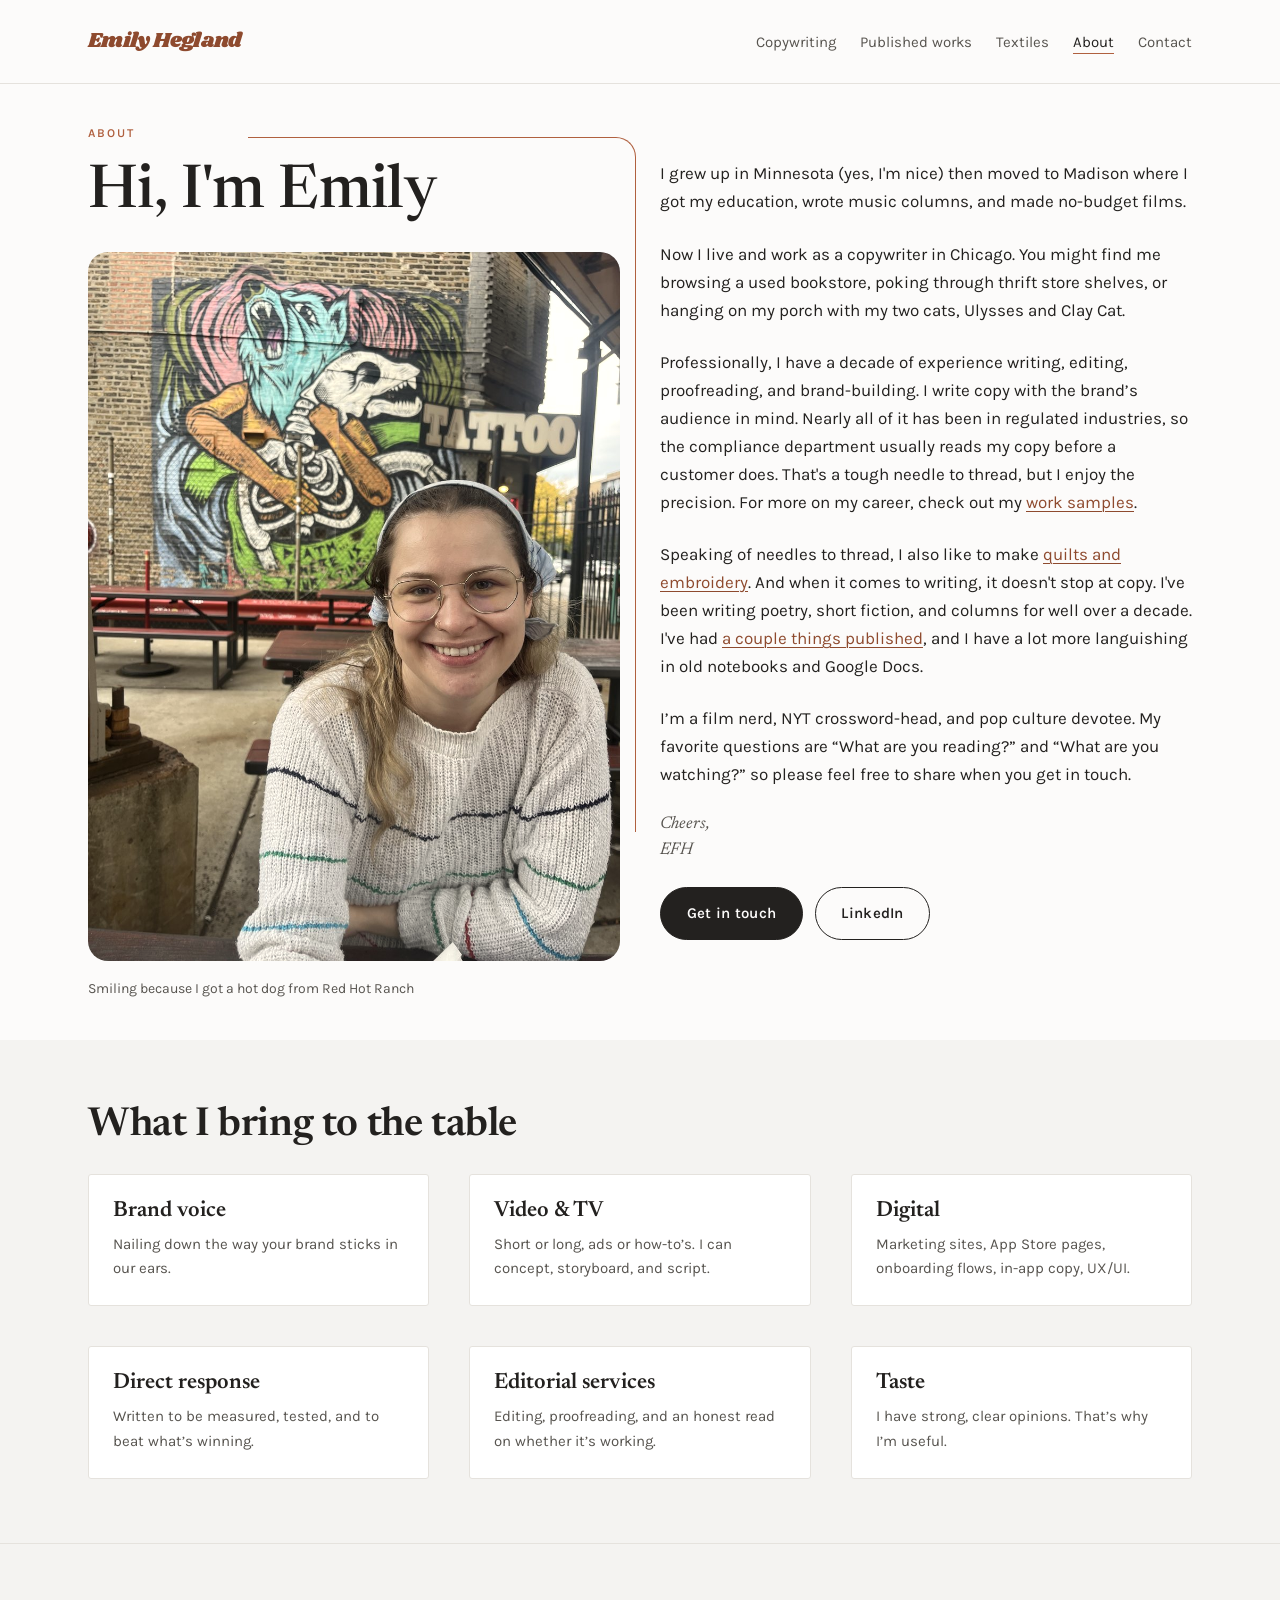
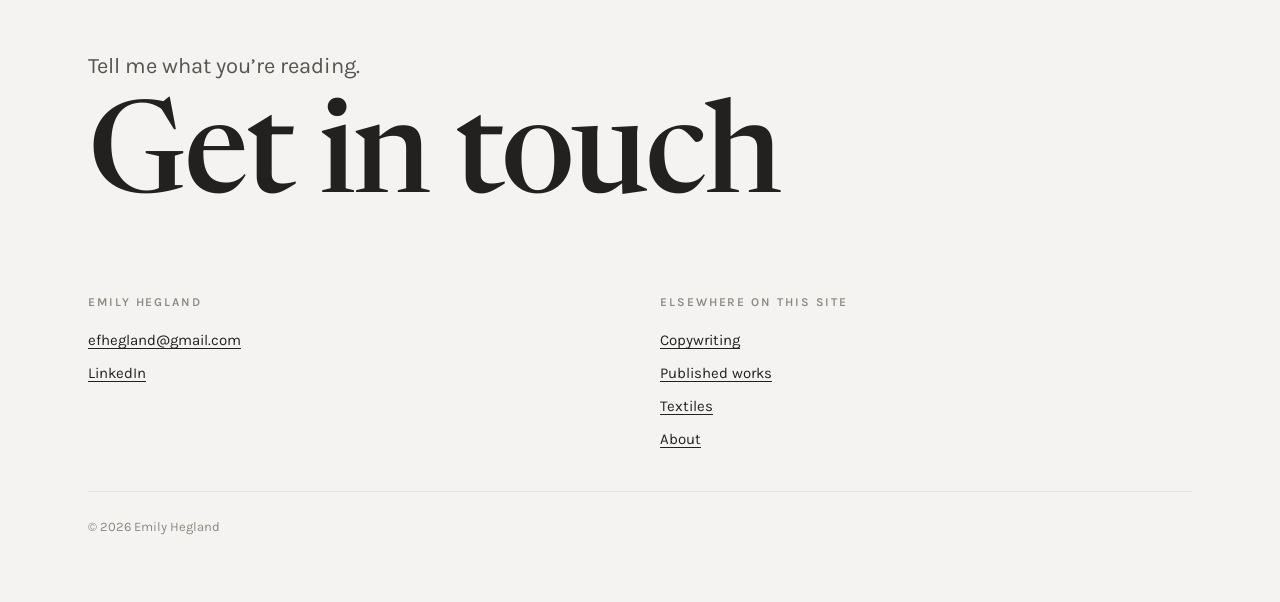
==== commit 2880b040: "Add files via upload copy changes" ====
--- a/about.html
+++ b/about.html
@@ -14,7 +14,7 @@
     <a class="wordmark" href="index.html">Emily Hegland</a>
     <nav aria-label="Main">
       <ul class="nav">
-        <li><a href="copywriting.html">Copywriting</a></li>
+        <li><a href="index.html#work">Copywriting</a></li>
         <li><a href="writing.html">Published works</a></li>
         <li><a href="textiles.html">Textiles</a></li>
         <li><a href="about.html" aria-current="page">About</a></li>
@@ -57,14 +57,11 @@
           </p>
 
           <p>
-            Professionally, I have a decade of experience writing, editing,
-            proofreading, and brand-building. I can help you shape a brand voice
-            from the ground up. My copywriting specialty is digital and video: I
-            make complex ideas short, simple, and catchy. Nearly all of it has
+            Professionally, I have a decade of experience writing, editing, proofreading, and brand-building. I write copy with the brand&rsquo;s audience in mind. Nearly all of it has
             been in regulated industries, so the compliance department usually
             reads my copy before a customer does. That's a tough needle to thread,
             but I enjoy the precision. For more on my career, check out my
-            <a href="copywriting.html">work samples</a>.
+            <a href="index.html#work">work samples</a>.
           </p>
 
           <p>
@@ -77,8 +74,7 @@
           </p>
 
           <p>
-            I'm an avid film nerd, a NYT crossword enthusiast, and a pop culture
-            connoisseur. My favorite questions are &ldquo;What are you
+            I&rsquo;m a film nerd, NYT crossword-head, and pop culture devotee. My favorite questions are &ldquo;What are you
             reading?&rdquo; and &ldquo;What are you watching?&rdquo; so please feel
             free to share when you get in touch.
           </p>
@@ -186,7 +182,7 @@
       <div>
         <p class="eyebrow">Elsewhere on this site</p>
         <ul class="contact-list">
-          <li><a href="copywriting.html">Copywriting</a></li>
+          <li><a href="index.html#work">Copywriting</a></li>
           <li><a href="writing.html">Published works</a></li>
           <li><a href="textiles.html">Textiles</a></li>
           <li><a href="about.html">About</a></li>
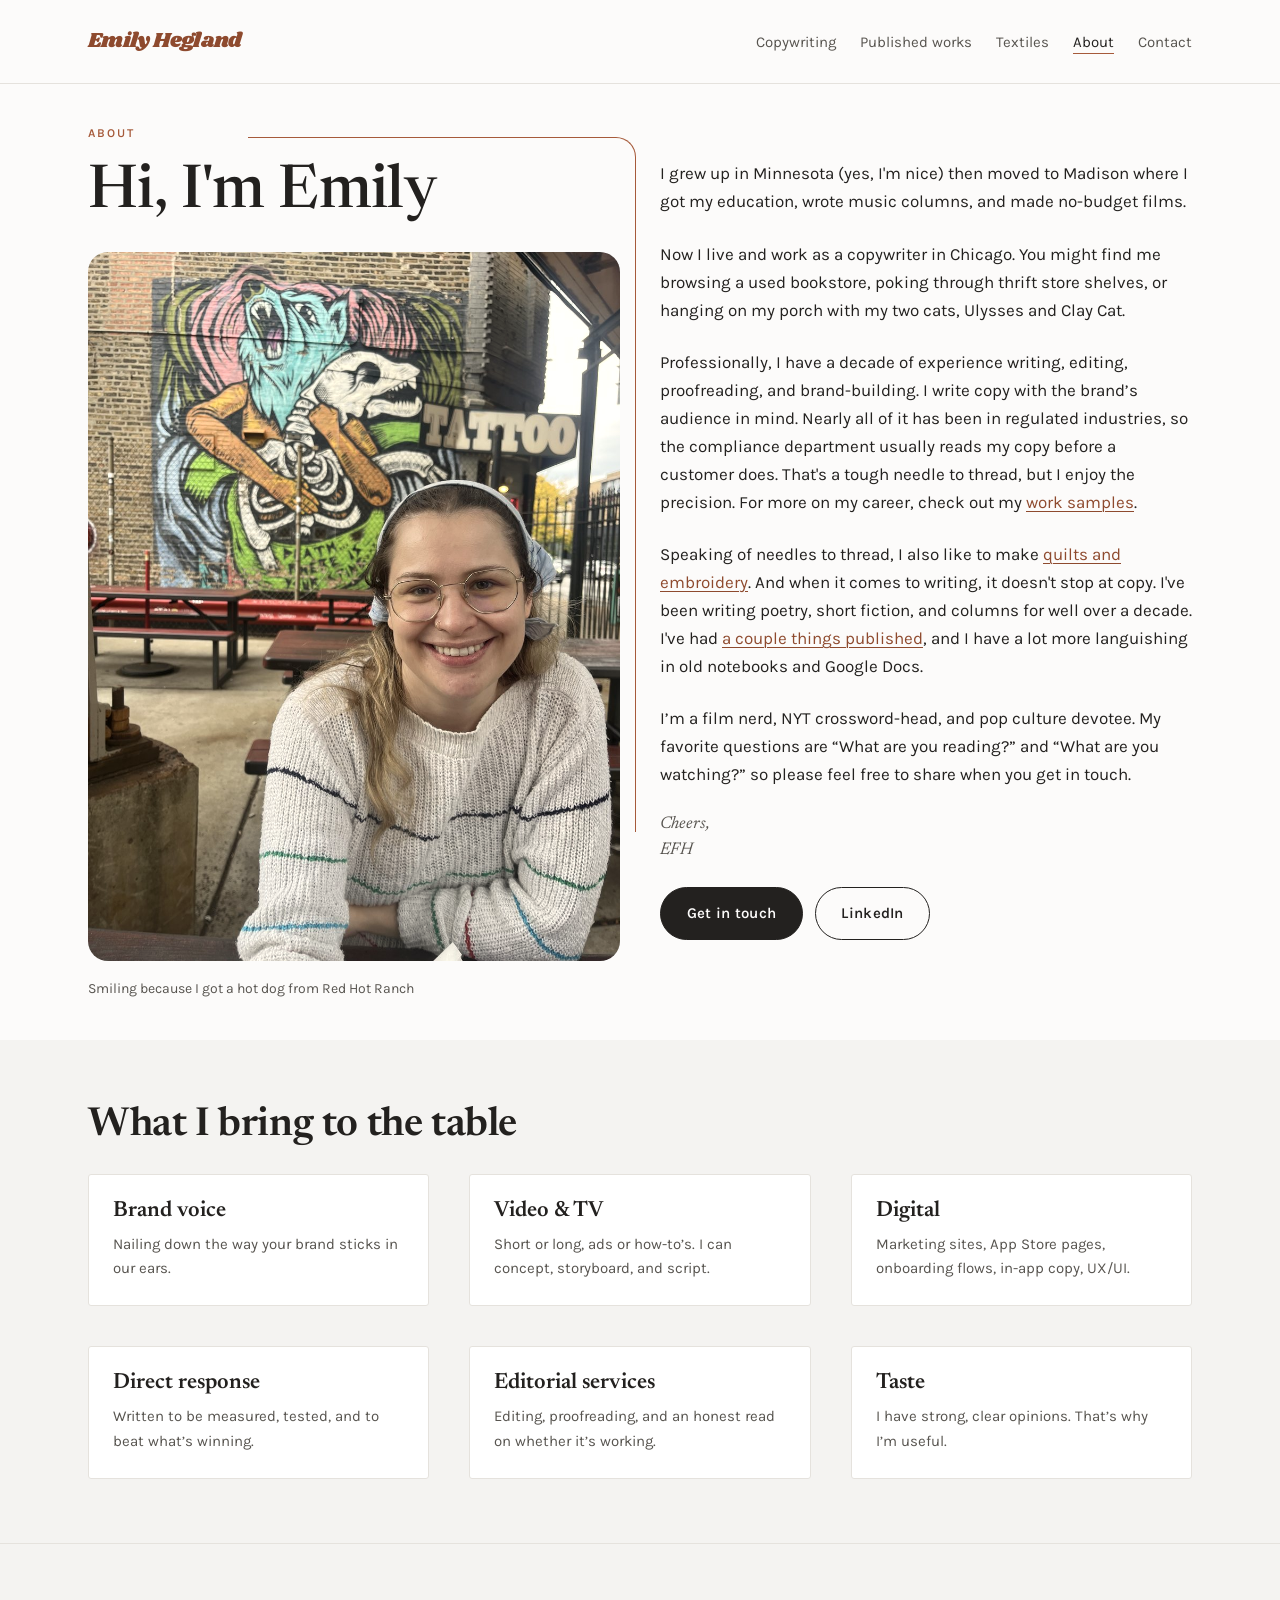
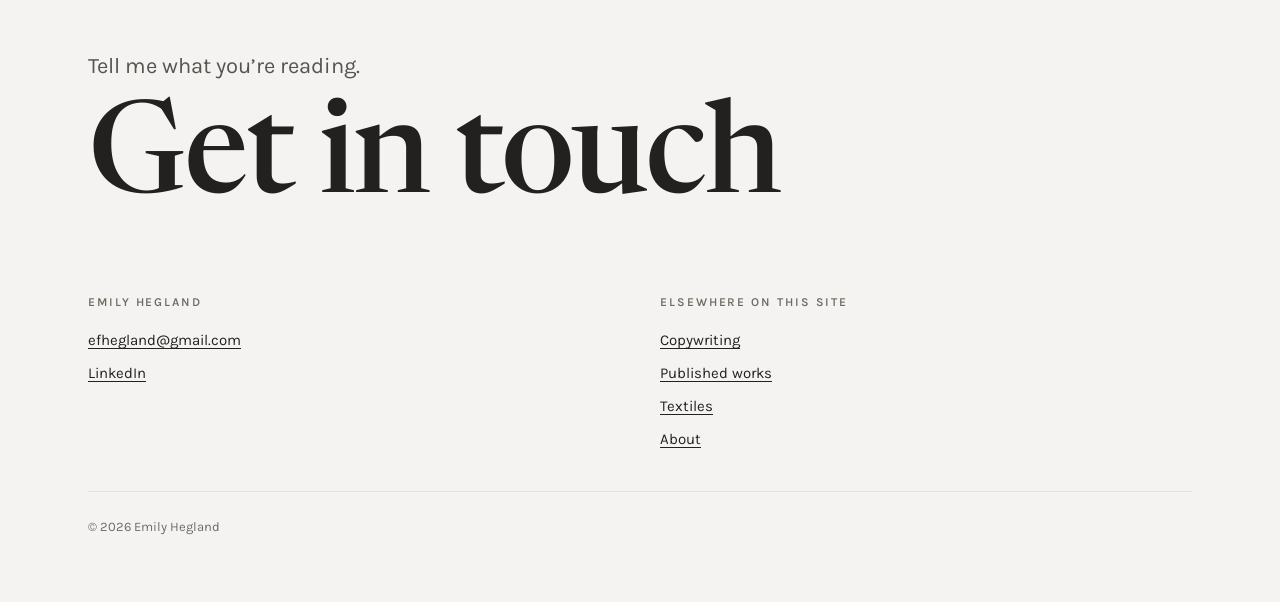
==== commit 9bb676bf: "Add files via upload design updates: homepage, mobile menu, contrast." ====
--- a/about.html
+++ b/about.html
@@ -5,6 +5,9 @@
 <meta name="viewport" content="width=device-width, initial-scale=1">
 <title>About | Emily Hegland</title>
 <meta name="description" content="Emily Hegland: Chicago copywriter, fiction writer, poet, quilter. A decade of brand voice, video, and digital.">
+<link rel="preconnect" href="https://fonts.googleapis.com">
+<link rel="preconnect" href="https://fonts.gstatic.com" crossorigin>
+<link rel="stylesheet" href="https://fonts.googleapis.com/css2?family=Newsreader:ital,opsz,wght@0,6..72,400;0,6..72,500;0,6..72,600;1,6..72,400;1,6..72,500&family=Karla:ital,wght@0,400;0,500;0,600;1,400&family=Shrikhand&display=swap">
 <link rel="stylesheet" href="style.css">
 </head>
 <body>
@@ -79,7 +82,7 @@
             free to share when you get in touch.
           </p>
 
-          <p style="font-family: var(--display); font-style: italic; color: var(--ink-soft); line-height: 1.5;">
+          <p class="serif-aside">
             Cheers,<br>
             EFH
           </p>
@@ -102,7 +105,7 @@
       </div>
       <div class="grid">
 
-        <div class="card" style="cursor: default;">
+        <div class="card card--static">
           <div class="card__body">
             <h3>Brand voice</h3>
             <p class="card__note">
@@ -111,7 +114,7 @@
           </div>
         </div>
 
-        <div class="card" style="cursor: default;">
+        <div class="card card--static">
           <div class="card__body">
             <h3>Video &amp; TV</h3>
             <p class="card__note">
@@ -120,7 +123,7 @@
           </div>
         </div>
 
-        <div class="card" style="cursor: default;">
+        <div class="card card--static">
           <div class="card__body">
             <h3>Digital</h3>
             <p class="card__note">
@@ -129,7 +132,7 @@
           </div>
         </div>
 
-        <div class="card" style="cursor: default;">
+        <div class="card card--static">
           <div class="card__body">
             <h3>Direct response</h3>
             <p class="card__note">
@@ -138,7 +141,7 @@
           </div>
         </div>
 
-        <div class="card" style="cursor: default;">
+        <div class="card card--static">
           <div class="card__body">
             <h3>Editorial services</h3>
             <p class="card__note">
@@ -148,7 +151,7 @@
           </div>
         </div>
 
-        <div class="card" style="cursor: default;">
+        <div class="card card--static">
           <div class="card__body">
             <h3>Taste</h3>
             <p class="card__note">
@@ -199,5 +202,6 @@
 
 <script src="lightbox.js"></script>
 
+<script src="nav.js"></script>
 </body>
 </html>
--- a/style.css
+++ b/style.css
@@ -5,7 +5,7 @@
    this one block.
    ========================================================================== */
 
-@import url('https://fonts.googleapis.com/css2?family=Newsreader:ital,opsz,wght@0,6..72,400;0,6..72,500;0,6..72,600;1,6..72,400;1,6..72,500&family=Karla:ital,wght@0,400;0,500;0,600;1,400&family=Shrikhand&display=swap');
+/* Fonts are loaded with <link> tags in each page's <head>, which is faster than @import. */
 
 :root {
   /* Near-white neutrals with a trace of warmth, so it reads white rather
@@ -15,13 +15,14 @@
   --paper-card:   #FFFFFF;
   --ink:          #23211F;
   --ink-soft:     #57544F;
-  --ink-faint:    #8C8880;
+  --ink-faint:    #6F6B64;  /* was #8C8880 (3.4:1); now 5.1:1 on paper */
   --rule:         #E5E2DD;
 
   /* Accents muted, earthy */
-  --clay:         #B0603F;
+  --clay:         #A65A3A;  /* was #B0603F (4.4:1); now 4.9:1 on paper */
   --clay-deep:    #8E4A2E;
   --sage:         #77856F;
+  --sage-text:    #5F6D58;  /* sage for small text, 5.3:1; --sage stays for borders */
   --ochre:        #C08A2E;
 
   /* Type. Newsreader is a quiet, low-contrast reading serif: conventional
@@ -1172,7 +1173,7 @@
   font-size: 0.6875rem;
   letter-spacing: 0.1em;
   text-transform: uppercase;
-  color: var(--sage);
+  color: var(--sage-text);
   margin-bottom: 0.2rem;
 }
 
@@ -1661,3 +1662,252 @@
   .card { transition: none; }
   .card:hover { transform: none; }
 }
+
+/* ==========================================================================
+   Homepage additions
+   ========================================================================== */
+
+/* Spot row: copy on the left, a smaller poster on the right. Text comes first in
+   the source, so on narrow screens the title and body sit above the video. */
+.workitem--spot {
+  grid-template-columns: minmax(0, 1fr) minmax(0, 1.1fr);
+  align-items: center;
+  border-top: 0;
+  padding-top: 0;
+}
+
+/* Matte. A white mount around the poster. The mount is what keeps a dark, saturated frame from dominating a
+   near-white page: the eye reads "framed print", not "full-bleed video". */
+.matte {
+  position: relative;
+  max-width: 560px;
+  width: 100%;
+  justify-self: end;
+}
+
+.matte__mount {
+  position: relative;
+  z-index: 1;
+  padding: 14px;
+  background: var(--paper-card);
+  border: 1px solid var(--rule);
+  border-radius: var(--radius);
+  box-shadow: 0 18px 40px -28px rgba(35, 33, 31, 0.45);
+}
+
+
+/* Flipped spot: video on the left, copy on the right. */
+.workitem--spot.workitem--flip { grid-template-columns: minmax(0, 1.1fr) minmax(0, 1fr); }
+.workitem--spot.workitem--flip .matte { order: -1; justify-self: start; }
+
+@media (max-width: 860px) {
+  .workitem--spot,
+  .workitem--spot.workitem--flip { grid-template-columns: minmax(0, 1fr); }
+  .matte,
+  .workitem--spot.workitem--flip .matte { order: 0; justify-self: start; max-width: none; }
+}
+
+/* Terminal card for the emilybot skill. Black on purpose: it is the one place on
+   the site that says "this ran inside Claude". */
+.term {
+  background: #141311;
+  color: #EDEAE5;
+  border-radius: 6px;
+  overflow: hidden;
+  font-family: ui-monospace, 'SF Mono', Menlo, Consolas, monospace;
+  box-shadow: 0 18px 40px -28px rgba(0, 0, 0, 0.6);
+}
+
+.term__bar {
+  display: flex;
+  gap: 6px;
+  padding: 0.7rem 0.9rem;
+  border-bottom: 1px solid #2A2825;
+}
+
+.term__bar span {
+  width: 9px;
+  height: 9px;
+  border-radius: 50%;
+  background: #3A3733;
+}
+
+.term__body { padding: var(--s3) var(--s3) var(--s4); }
+
+.term__cmd {
+  font-size: clamp(1.75rem, 4.2vw, 2.5rem);
+  font-weight: 500;
+  letter-spacing: -0.04em;
+  line-height: 1.1;
+  margin: 0 0 var(--s3);
+  color: #F6F3EE;
+}
+
+.term__cmd i { font-style: normal; color: #E08B66; }
+
+.term__cmd::after {
+  content: '';
+  display: inline-block;
+  width: 0.5em;
+  height: 0.09em;
+  margin-left: 0.2em;
+  background: #E08B66;
+  animation: term-blink 1.1s steps(1) infinite;
+}
+
+@keyframes term-blink { 50% { opacity: 0; } }
+
+@media (prefers-reduced-motion: reduce) {
+  .term__cmd::after { animation: none; }
+}
+
+.term__label {
+  font-size: 0.6875rem;
+  letter-spacing: 0.14em;
+  text-transform: uppercase;
+  color: #8E8A83;
+  margin: 0 0 0.6rem;
+}
+
+.term__list { list-style: none; margin: 0 0 var(--s3); padding: 0; }
+
+.term__list li {
+  font-size: 0.9375rem;
+  line-height: 1.9;
+  color: #EDEAE5;
+}
+
+.term__list li::before { content: '\2713\00a0\00a0'; color: #E08B66; }
+
+.term__tasks {
+  margin: 0;
+  font-size: 0.8125rem;
+  line-height: 1.8;
+  color: #B9B5AD;
+}
+
+/* Image-left card for the two side-quest links. The square media keeps the
+   320px magazine cover at roughly its native size instead of stretching it. */
+.card--row { flex-direction: row; align-items: stretch; }
+.card--row .card__media { aspect-ratio: 1 / 1; flex: 0 0 clamp(120px, 34%, 200px); }
+.card--row .card__body { display: flex; flex-direction: column; justify-content: center; }
+@media (max-width: 480px) {
+  .card--row { flex-direction: column; }
+  .card--row .card__media { flex-basis: auto; width: 100%; }
+}
+
+/* ==========================================================================
+   Utilities and small components. These replace repeated inline style="" attributes.
+   ========================================================================== */
+
+.mt-3 { margin-top: var(--s3); }
+.mt-4 { margin-top: var(--s4); }
+.mt-5 { margin-top: var(--s5); }
+.mb-2 { margin-bottom: var(--s2); }
+.m-0  { margin: 0; }
+.maxw-720 { max-width: 720px; }
+.link-plain { color: inherit; }
+
+.img-bordered { border: 1px solid var(--rule); border-radius: var(--radius); }
+
+/* Cards that are not links should not look clickable. */
+.card--static { cursor: default; }
+
+.grid--gap-2 { gap: var(--s2); }
+.grid--gap-3 { gap: var(--s3); }
+.grid--fit-150 { grid-template-columns: repeat(auto-fit, minmax(min(100%, 150px), 1fr)); }
+.grid--fit-260 { grid-template-columns: repeat(auto-fit, minmax(min(100%, 260px), 1fr)); }
+.grid--fit-340 { grid-template-columns: repeat(auto-fit, minmax(min(100%, 340px), 1fr)); }
+
+/* A work row whose media sits above its text at every width. */
+.workitem--single { grid-template-columns: minmax(0, 1fr); }
+
+.note-card {
+  border: 1px solid var(--rule);
+  border-left: 3px solid var(--clay);
+  border-radius: var(--radius);
+  padding: var(--s2);
+  background: var(--paper-deep);
+}
+.note-small { margin: 0.2rem 0 0; font-size: 0.8125rem; color: var(--ink-soft); }
+.serif-strong { font-family: var(--display); font-size: 1.0625rem; }
+.serif-aside { font-family: var(--display); font-style: italic; color: var(--ink-soft); line-height: 1.5; }
+
+.panel {
+  margin: var(--s4) 0;
+  padding: var(--s4);
+  background: var(--paper-card);
+  border: 1px solid var(--rule);
+  border-radius: var(--radius);
+}
+
+.label-clay, .label-sage {
+  font-family: var(--body);
+  font-size: 0.8125rem;
+  font-weight: 600;
+  letter-spacing: 0.1em;
+  text-transform: uppercase;
+}
+.label-clay { color: var(--clay); margin-bottom: var(--s2); }
+.label-sage { color: var(--sage-text); margin: var(--s3) 0 var(--s2); }
+
+/* ==========================================================================
+   Mobile menu. Desktop is unchanged: the button is hidden above 640px and the
+   links sit in the header as before. See nav.js.
+   ========================================================================== */
+
+.nav-toggle { display: none; }
+
+@media (max-width: 640px) {
+  .js-nav .site-head__inner { align-items: center; gap: 0; }
+
+  .js-nav .nav-toggle {
+    display: inline-flex;
+    align-items: center;
+    gap: 0.6rem;
+    font-family: var(--body);
+    font-size: 0.875rem;
+    color: var(--ink);
+    background: transparent;
+    border: 1px solid var(--rule);
+    border-radius: 100px;
+    padding: 0.4rem 0.9rem;
+    cursor: pointer;
+  }
+
+  .js-nav .nav-toggle:hover { border-color: var(--ink-faint); }
+  .js-nav .nav-toggle:focus-visible { outline: 2px solid var(--clay); outline-offset: 2px; }
+
+  /* Plus that turns into a cross when open. */
+  .nav-toggle__icon { position: relative; width: 10px; height: 10px; }
+  .nav-toggle__icon::before,
+  .nav-toggle__icon::after {
+    content: '';
+    position: absolute;
+    left: 0;
+    top: 50%;
+    width: 100%;
+    height: 1px;
+    background: currentColor;
+    transition: transform 160ms ease;
+  }
+  .nav-toggle__icon::after { transform: rotate(90deg); }
+  .nav-toggle[aria-expanded='true'] .nav-toggle__icon::before { transform: rotate(45deg); }
+  .nav-toggle[aria-expanded='true'] .nav-toggle__icon::after { transform: rotate(-45deg); }
+
+  .js-nav .site-head__inner nav { flex-basis: 100%; display: none; margin-top: var(--s2); }
+  .js-nav .site-head__inner nav.is-open { display: block; }
+
+  .js-nav .nav { flex-direction: column; gap: 0; font-size: 1.0625rem; }
+  .js-nav .nav li { border-top: 1px solid var(--rule); }
+  .js-nav .nav a {
+    display: block;
+    padding: 0.85rem 0;
+    border-bottom: 0;
+  }
+  .js-nav .nav a[aria-current='page'] { color: var(--clay-deep); }
+}
+
+@media (prefers-reduced-motion: reduce) {
+  .nav-toggle__icon::before, .nav-toggle__icon::after { transition: none; }
+}
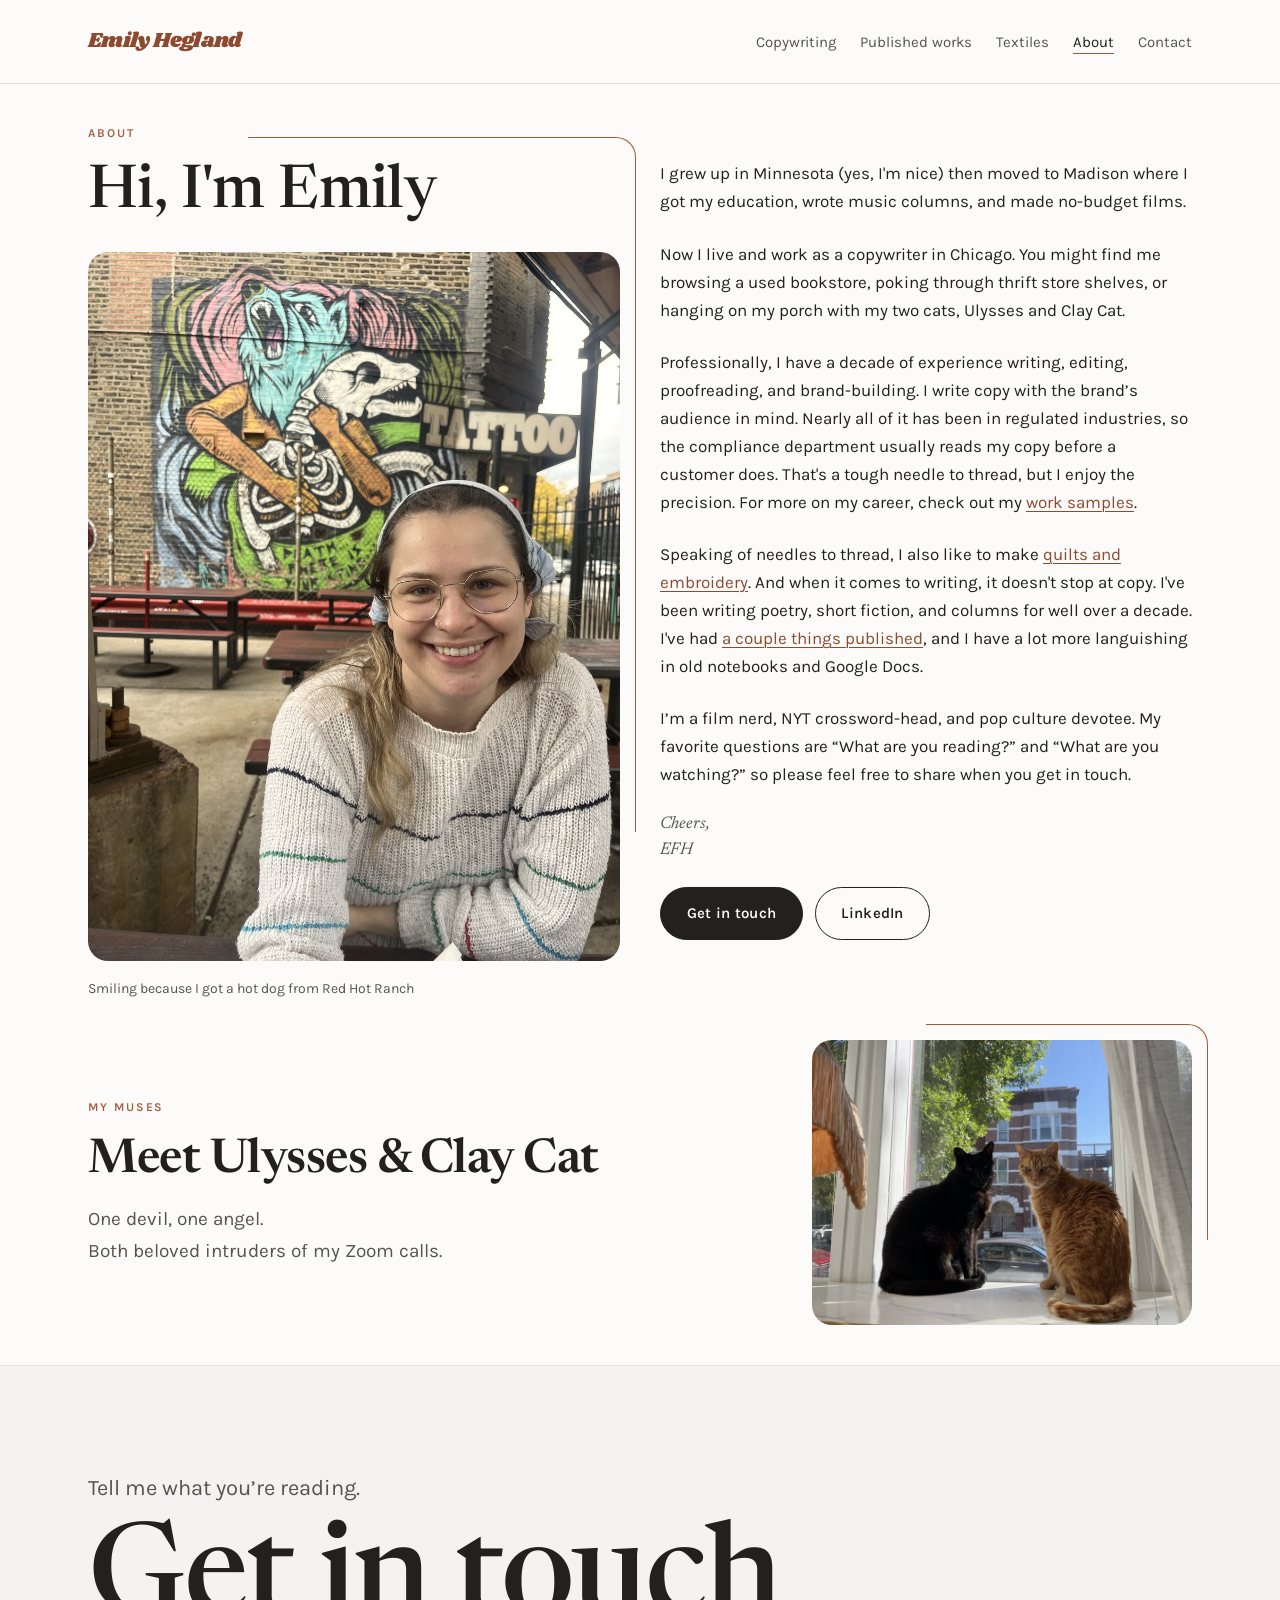
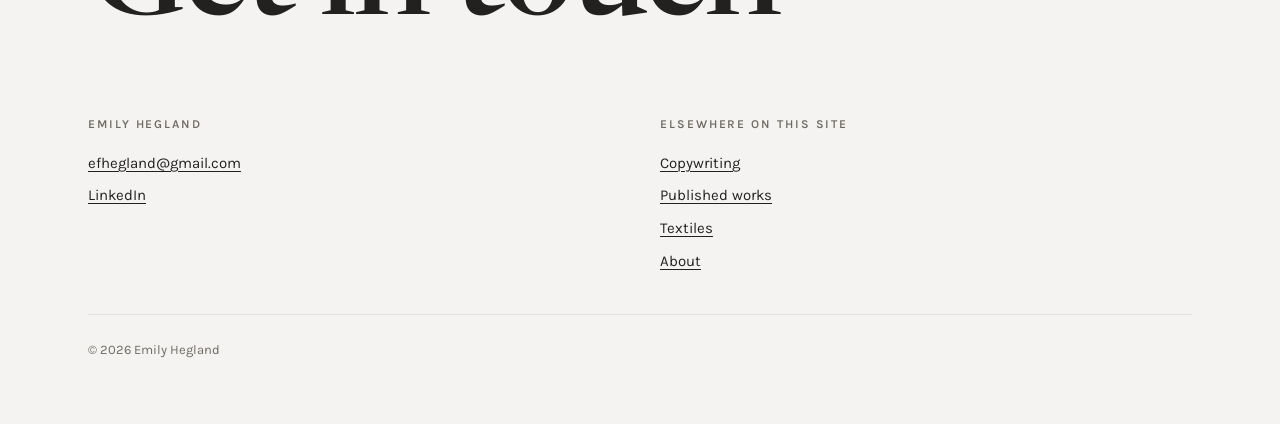
==== commit 314f4768: "Add files via upload" ====
--- a/about.html
+++ b/about.html
@@ -8,7 +8,7 @@
 <link rel="preconnect" href="https://fonts.googleapis.com">
 <link rel="preconnect" href="https://fonts.gstatic.com" crossorigin>
 <link rel="stylesheet" href="https://fonts.googleapis.com/css2?family=Newsreader:ital,opsz,wght@0,6..72,400;0,6..72,500;0,6..72,600;1,6..72,400;1,6..72,500&family=Karla:ital,wght@0,400;0,500;0,600;1,400&family=Shrikhand&display=swap">
-<link rel="stylesheet" href="style.css">
+<link rel="stylesheet" href="style.css?v=12">
 </head>
 <body>
 
@@ -98,69 +98,20 @@
     </div>
   </section>
 
-  <section class="section section--deep">
-    <div class="wrap">
-      <div class="section-head">
-        <h2>What I bring to the table</h2>
+  <section class="section muses-section">
+    <div class="wrap muses">
+      <div class="muses__text">
+        <p class="eyebrow eyebrow--clay">My muses</p>
+        <h2>Meet Ulysses &amp; Clay Cat</h2>
+        <p><span>One devil, one angel.</span> <span>Both beloved intruders of my Zoom calls.</span></p>
       </div>
-      <div class="grid">
 
-        <div class="card card--static">
-          <div class="card__body">
-            <h3>Brand voice</h3>
-            <p class="card__note">
-              Nailing down the way your brand sticks in our ears.
-            </p>
-          </div>
-        </div>
-
-        <div class="card card--static">
-          <div class="card__body">
-            <h3>Video &amp; TV</h3>
-            <p class="card__note">
-              Short or long, ads or how-to&rsquo;s. I can concept, storyboard, and script.
-            </p>
-          </div>
-        </div>
-
-        <div class="card card--static">
-          <div class="card__body">
-            <h3>Digital</h3>
-            <p class="card__note">
-              Marketing sites, App Store pages, onboarding flows, in-app copy, UX/UI.
-            </p>
-          </div>
-        </div>
-
-        <div class="card card--static">
-          <div class="card__body">
-            <h3>Direct response</h3>
-            <p class="card__note">
-              Written to be measured, tested, and to beat what&rsquo;s winning.
-            </p>
-          </div>
-        </div>
-
-        <div class="card card--static">
-          <div class="card__body">
-            <h3>Editorial services</h3>
-            <p class="card__note">
-              Editing, proofreading, and an honest read on whether it&rsquo;s
-              working.
-            </p>
-          </div>
-        </div>
-
-        <div class="card card--static">
-          <div class="card__body">
-            <h3>Taste</h3>
-            <p class="card__note">
-              I have strong, clear opinions. That&rsquo;s why I&rsquo;m useful.
-            </p>
-          </div>
-        </div>
-
-      </div>
+      <figure class="framed muses__photo">
+        <span class="framed__img">
+          <img src="images/muses-window.jpg" width="800" height="600" loading="lazy"
+               alt="Ulysses, a black cat, and Clay Cat, an orange tabby, sitting side by side on a sunny windowsill">
+        </span>
+      </figure>
     </div>
   </section>
 
@@ -197,11 +148,11 @@
   </div>
 </footer>
 
-<script src="cycle.js"></script>
+<script src="cycle.js?v=12"></script>
 <script>document.getElementById('year').textContent = new Date().getFullYear();</script>
 
-<script src="lightbox.js"></script>
+<script src="lightbox.js?v=12"></script>
 
-<script src="nav.js"></script>
+<script src="nav.js?v=12"></script>
 </body>
 </html>
--- a/style.css
+++ b/style.css
@@ -44,7 +44,7 @@
 
   --max:      1200px;
   --max-prose: 66ch;
-  --radius:   3px;
+  --radius:   14px;
 }
 
 /* --------------------------------------------------------------- reset --- */
@@ -265,7 +265,7 @@
    left column: with it in there the two columns could only align at the kicker,
    which put the copy above the headline instead of level with it. */
 
-.about-open { padding-block: clamp(1.5rem, 3.5vw, 2.5rem) var(--s4); }
+.about-open { padding-block: clamp(1.5rem, 3.5vw, 2.5rem) var(--s3); }
 .about-open > .wrap > .eyebrow { margin-bottom: var(--s2); }
 
 .about-open__grid {
@@ -1317,49 +1317,6 @@
    instead of orphaning its last word. */
 .section-more { margin-top: var(--s5); }
 
-/* Homepage picture reel: five square-ish frames running the full width, with the
-   heading doing all the talking. Visuals lead here; the About page carries the
-   prose, so repeating it on the homepage only diluted both. */
-.reel {
-  display: grid;
-  grid-template-columns: repeat(5, 1fr);
-  gap: var(--s2);
-}
-
-.reel figure {
-  margin: 0;
-  aspect-ratio: 4 / 5;
-  overflow: hidden;
-  border-radius: 12px;
-  background: var(--paper-deep);
-}
-
-.reel img { width: 100%; height: 100%; object-fit: cover; }
-
-/* Empty slot reads as intentional until a photo lands in it. */
-.reel figure:empty,
-.reel .slot {
-  display: grid;
-  place-items: center;
-  text-align: center;
-  padding: var(--s1);
-  font-size: 0.6875rem;
-  line-height: 1.35;
-  color: var(--ink-faint);
-}
-
-/* Below tablet the reel scrolls sideways rather than shrinking to thumbnails. */
-@media (max-width: 760px) {
-  .reel {
-    grid-template-columns: repeat(5, minmax(38%, 1fr));
-    overflow-x: auto;
-    scroll-snap-type: x proximity;
-    padding-bottom: var(--s1);
-    scrollbar-width: thin;
-  }
-  .reel figure { scroll-snap-align: start; }
-}
-
 .section-more p {
   color: var(--ink-soft);
   max-width: 70ch;
@@ -1712,7 +1669,7 @@
 .term {
   background: #141311;
   color: #EDEAE5;
-  border-radius: 6px;
+  border-radius: var(--radius);
   overflow: hidden;
   font-family: ui-monospace, 'SF Mono', Menlo, Consolas, monospace;
   box-shadow: 0 18px 40px -28px rgba(0, 0, 0, 0.6);
@@ -1911,3 +1868,31 @@
 @media (prefers-reduced-motion: reduce) {
   .nav-toggle__icon::before, .nav-toggle__icon::after { transition: none; }
 }
+
+
+/* The poster sits inside a mount, so its corners are tighter than the mount's. */
+.matte .poster { border-radius: 8px; }
+
+/* "My muses": copy on the left, a small framed photo on the right, in the same
+   bracketed frame as the portraits so it reads as part of the About page rather
+   than something added to the bottom of it. */
+.muses {
+  display: grid;
+  grid-template-columns: minmax(0, 1fr) minmax(0, 380px);
+  gap: var(--s5);
+  align-items: center;
+}
+.muses__text h2 { font-size: clamp(2rem, 4.2vw, 3rem); margin-bottom: var(--s2); }
+.muses__text p:not(.eyebrow) { color: var(--ink-soft); font-size: 1.1875rem; max-width: 44ch; }
+/* Each sentence sits on its own line when there is room, and wraps cleanly when
+   there is not. */
+.muses__text p span { display: block; text-wrap: balance; }
+.muses__photo { justify-self: end; width: 100%; }
+
+@media (max-width: 860px) {
+  .muses { grid-template-columns: minmax(0, 1fr); gap: var(--s4); }
+  .muses__photo { justify-self: start; max-width: 380px; }
+}
+
+/* Sits on the page background, close under the bio. */
+.muses-section { padding-block: var(--s2) var(--s4); }
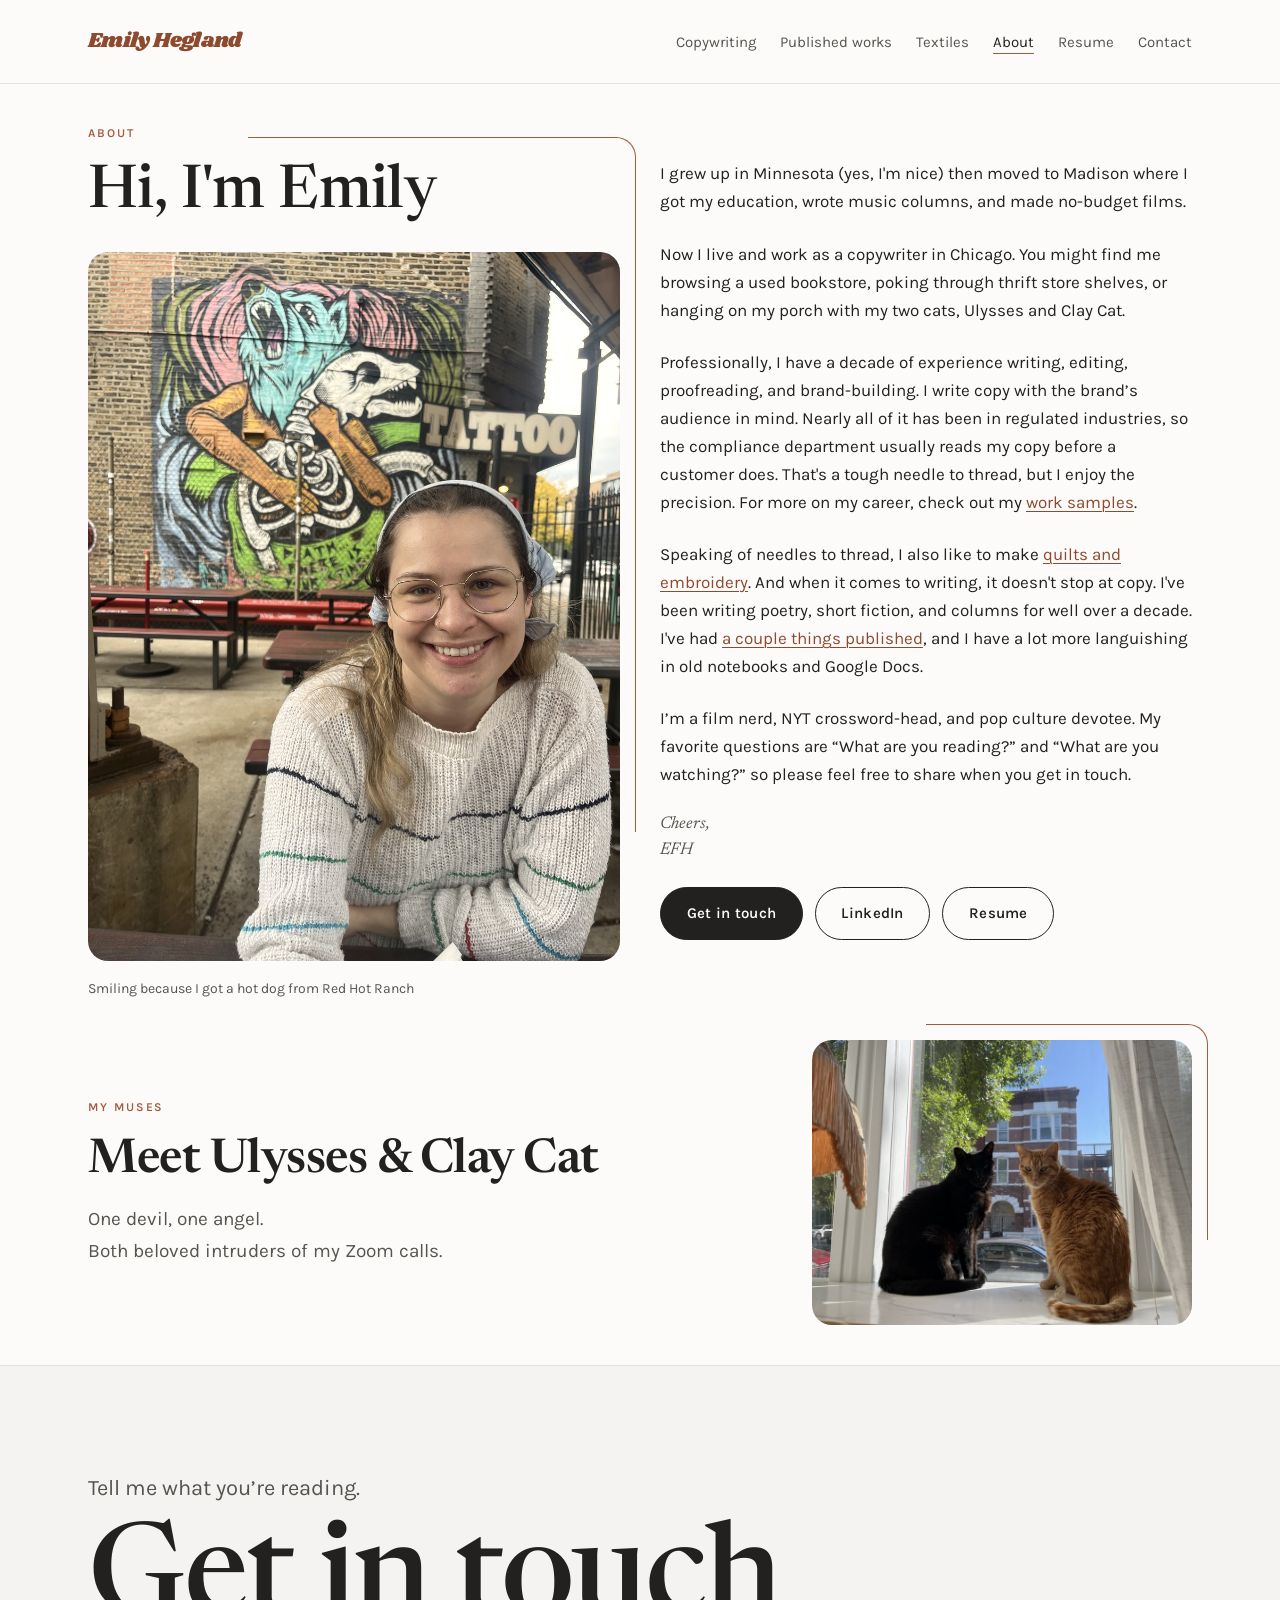
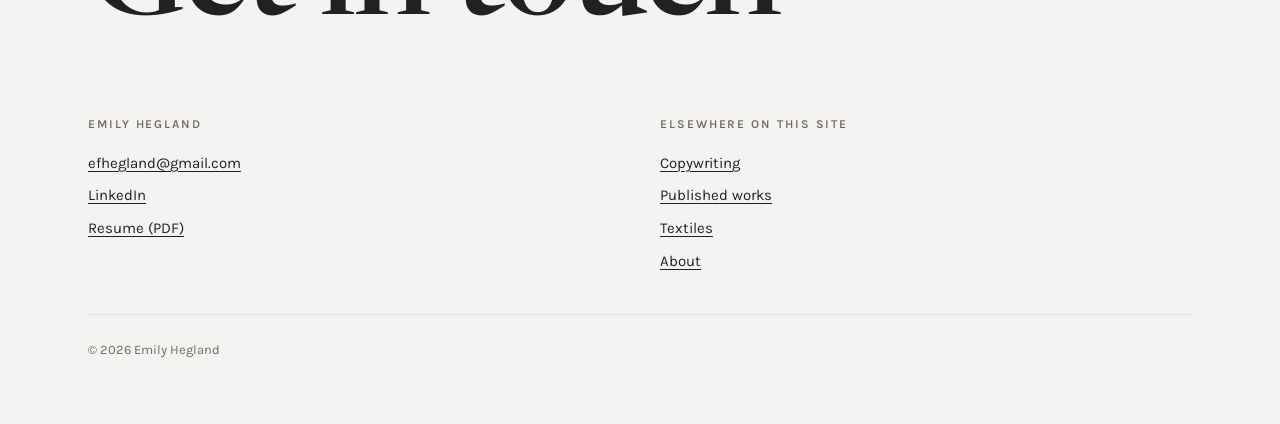
==== commit fd063767: "Add files via upload" ====
--- a/about.html
+++ b/about.html
@@ -5,6 +5,8 @@
 <meta name="viewport" content="width=device-width, initial-scale=1">
 <title>About | Emily Hegland</title>
 <meta name="description" content="Emily Hegland: Chicago copywriter, fiction writer, poet, quilter. A decade of brand voice, video, and digital.">
+<link rel="icon" href="favicon.svg" type="image/svg+xml">
+<link rel="apple-touch-icon" href="apple-touch-icon.png">
 <link rel="preconnect" href="https://fonts.googleapis.com">
 <link rel="preconnect" href="https://fonts.gstatic.com" crossorigin>
 <link rel="stylesheet" href="https://fonts.googleapis.com/css2?family=Newsreader:ital,opsz,wght@0,6..72,400;0,6..72,500;0,6..72,600;1,6..72,400;1,6..72,500&family=Karla:ital,wght@0,400;0,500;0,600;1,400&family=Shrikhand&display=swap">
@@ -17,10 +19,11 @@
     <a class="wordmark" href="index.html">Emily Hegland</a>
     <nav aria-label="Main">
       <ul class="nav">
-        <li><a href="index.html#work">Copywriting</a></li>
+        <li><a href="copywriting.html">Copywriting</a></li>
         <li><a href="writing.html">Published works</a></li>
         <li><a href="textiles.html">Textiles</a></li>
         <li><a href="about.html" aria-current="page">About</a></li>
+        <li><a href="emily-hegland-resume.pdf" target="_blank" rel="noopener">Resume</a></li>
         <li><a href="index.html#contact">Contact</a></li>
       </ul>
     </nav>
@@ -64,7 +67,7 @@
             been in regulated industries, so the compliance department usually
             reads my copy before a customer does. That's a tough needle to thread,
             but I enjoy the precision. For more on my career, check out my
-            <a href="index.html#work">work samples</a>.
+            <a href="copywriting.html">work samples</a>.
           </p>
 
           <p>
@@ -91,6 +94,8 @@
             <a class="btn" href="index.html#contact">Get in touch</a>
             &nbsp;
             <a class="btn btn--ghost" href="https://www.linkedin.com/in/emily-hegland-7918b3ab/">LinkedIn</a>
+            &nbsp;
+            <a class="btn btn--ghost" href="emily-hegland-resume.pdf" target="_blank" rel="noopener">Resume</a>
           </p>
         </div>
 
@@ -131,12 +136,13 @@
         <ul class="contact-list">
           <li><a href="mailto:efhegland@gmail.com">efhegland@gmail.com</a></li>
           <li><a href="https://www.linkedin.com/in/emily-hegland-7918b3ab/">LinkedIn</a></li>
+          <li><a href="emily-hegland-resume.pdf" target="_blank" rel="noopener">Resume (PDF)</a></li>
         </ul>
       </div>
       <div>
         <p class="eyebrow">Elsewhere on this site</p>
         <ul class="contact-list">
-          <li><a href="index.html#work">Copywriting</a></li>
+          <li><a href="copywriting.html">Copywriting</a></li>
           <li><a href="writing.html">Published works</a></li>
           <li><a href="textiles.html">Textiles</a></li>
           <li><a href="about.html">About</a></li>
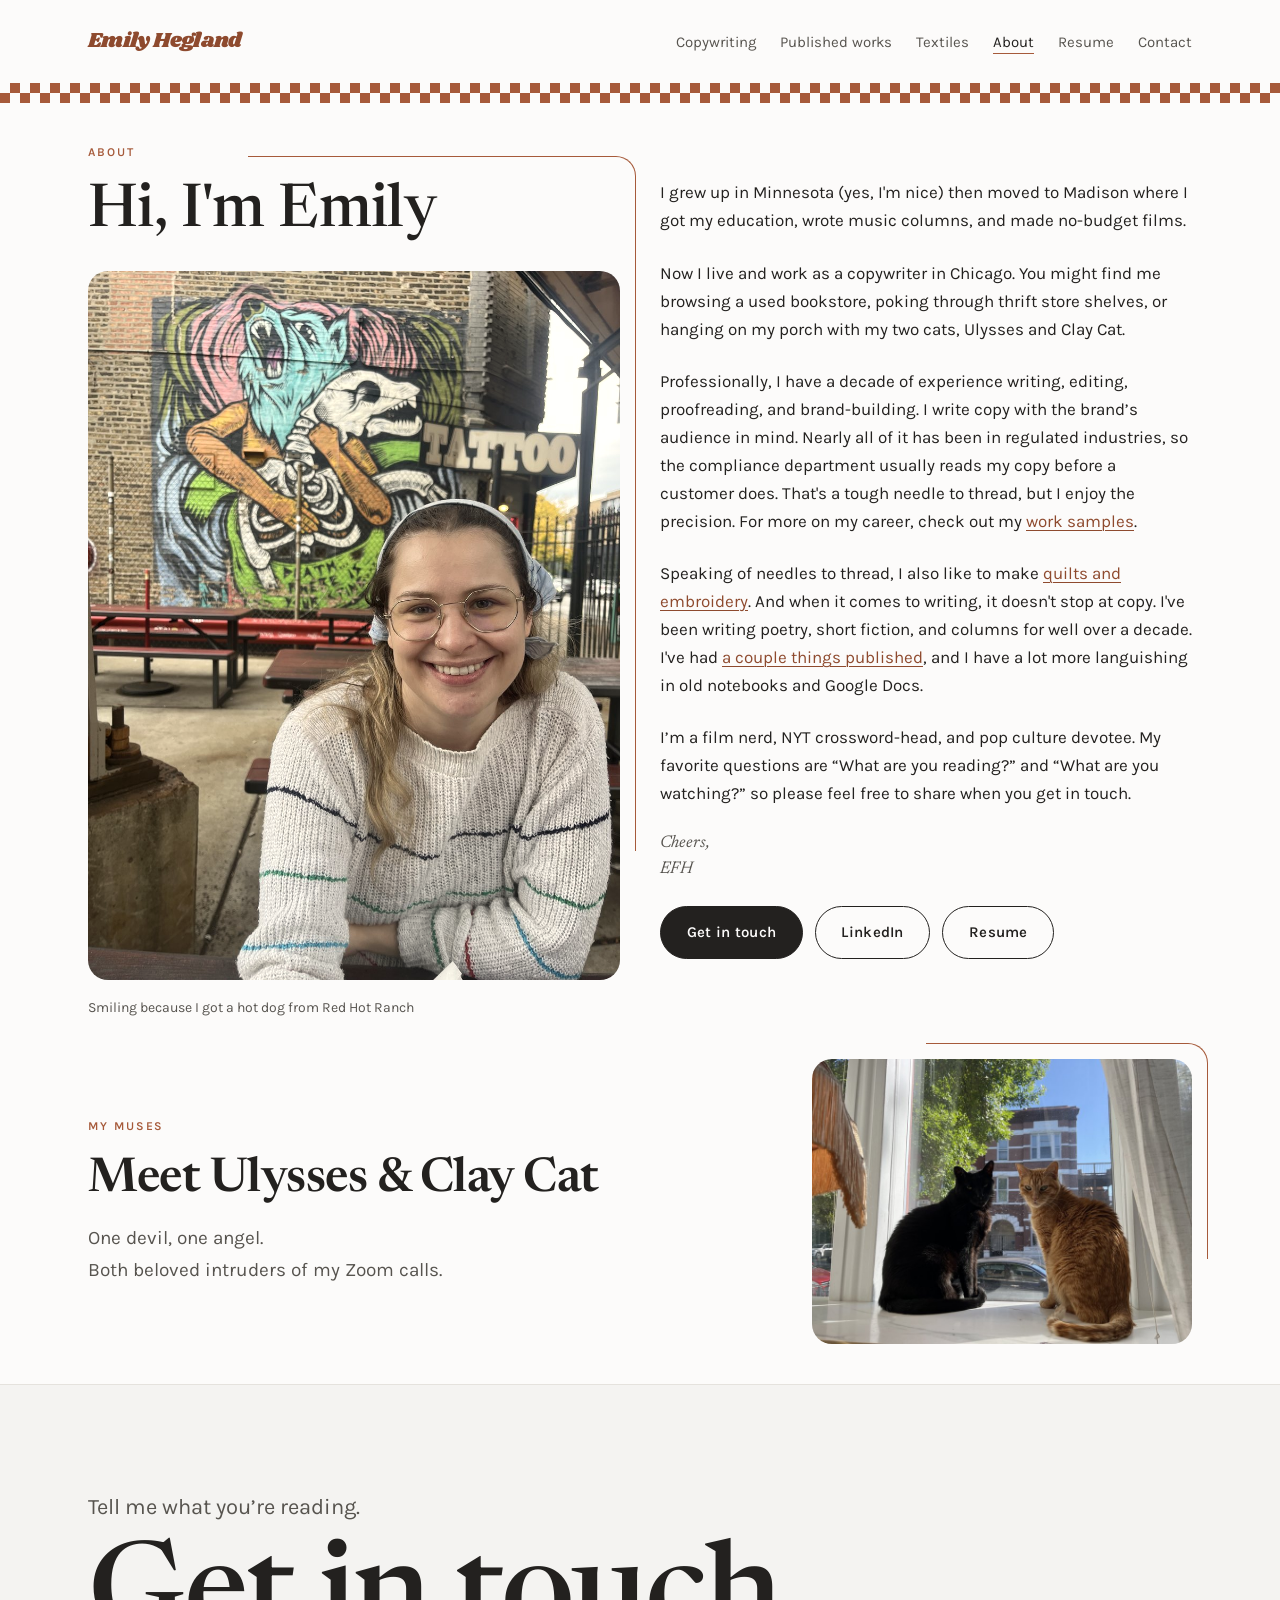
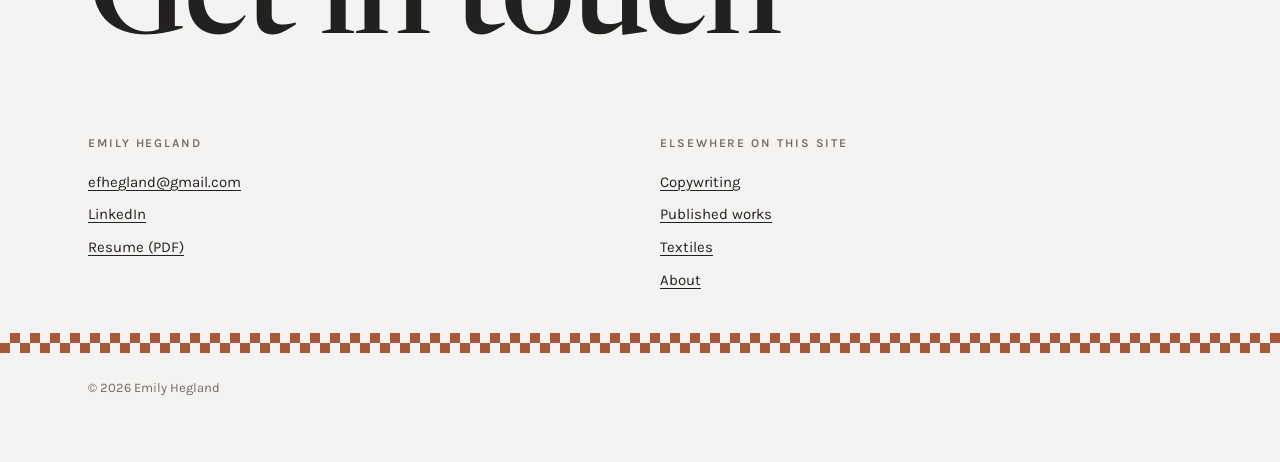
==== commit e60fdced: "Add files via upload checkerboard trim" ====
--- a/about.html
+++ b/about.html
@@ -10,7 +10,7 @@
 <link rel="preconnect" href="https://fonts.googleapis.com">
 <link rel="preconnect" href="https://fonts.gstatic.com" crossorigin>
 <link rel="stylesheet" href="https://fonts.googleapis.com/css2?family=Newsreader:ital,opsz,wght@0,6..72,400;0,6..72,500;0,6..72,600;1,6..72,400;1,6..72,500&family=Karla:ital,wght@0,400;0,500;0,600;1,400&family=Shrikhand&display=swap">
-<link rel="stylesheet" href="style.css?v=12">
+<link rel="stylesheet" href="style.css?v=15">
 </head>
 <body>
 
@@ -29,6 +29,7 @@
     </nav>
   </div>
 </header>
+<div class="checker" aria-hidden="true"></div>
 
 <main>
 
@@ -150,6 +151,9 @@
       </div>
     </div>
 
+  </div>
+  <div class="checker checker--foot" aria-hidden="true"></div>
+  <div class="wrap">
     <p class="fineprint">&copy; <span id="year">2026</span> Emily Hegland</p>
   </div>
 </footer>
--- a/style.css
+++ b/style.css
@@ -140,7 +140,33 @@
 
 .site-head {
   padding-block: var(--s3);
-  border-bottom: 1px solid var(--rule);
+}
+
+/* Clay checkerboard, two rows of 10px squares. One under the menu (standing in
+   for the old divider rule) and one above the copyright line. Both run edge to
+   edge. --check sets the square size; --check-bg matches the light squares to
+   whatever surface the stripe sits on, so only the clay reads. background-repeat:
+   round stretches the squares a hair so the stripe always ends on a whole one. */
+.checker {
+  --check: 10px;
+  --check-bg: var(--paper);
+  height: calc(var(--check) * 2);
+  background-color: var(--check-bg);
+  background-image: conic-gradient(var(--clay) 90deg, var(--check-bg) 90deg 180deg, var(--clay) 180deg 270deg, var(--check-bg) 270deg);
+  background-size: calc(var(--check) * 2) calc(var(--check) * 2);
+  background-repeat: round;
+}
+
+.checker--foot {
+  --check-bg: var(--paper-deep);
+  margin-top: var(--s4);
+}
+
+/* The footer stripe replaces the copyright line's top rule. */
+.checker--foot + .wrap .fineprint {
+  margin-top: var(--s3);
+  padding-top: 0;
+  border-top: 0;
 }
 
 .site-head__inner {
